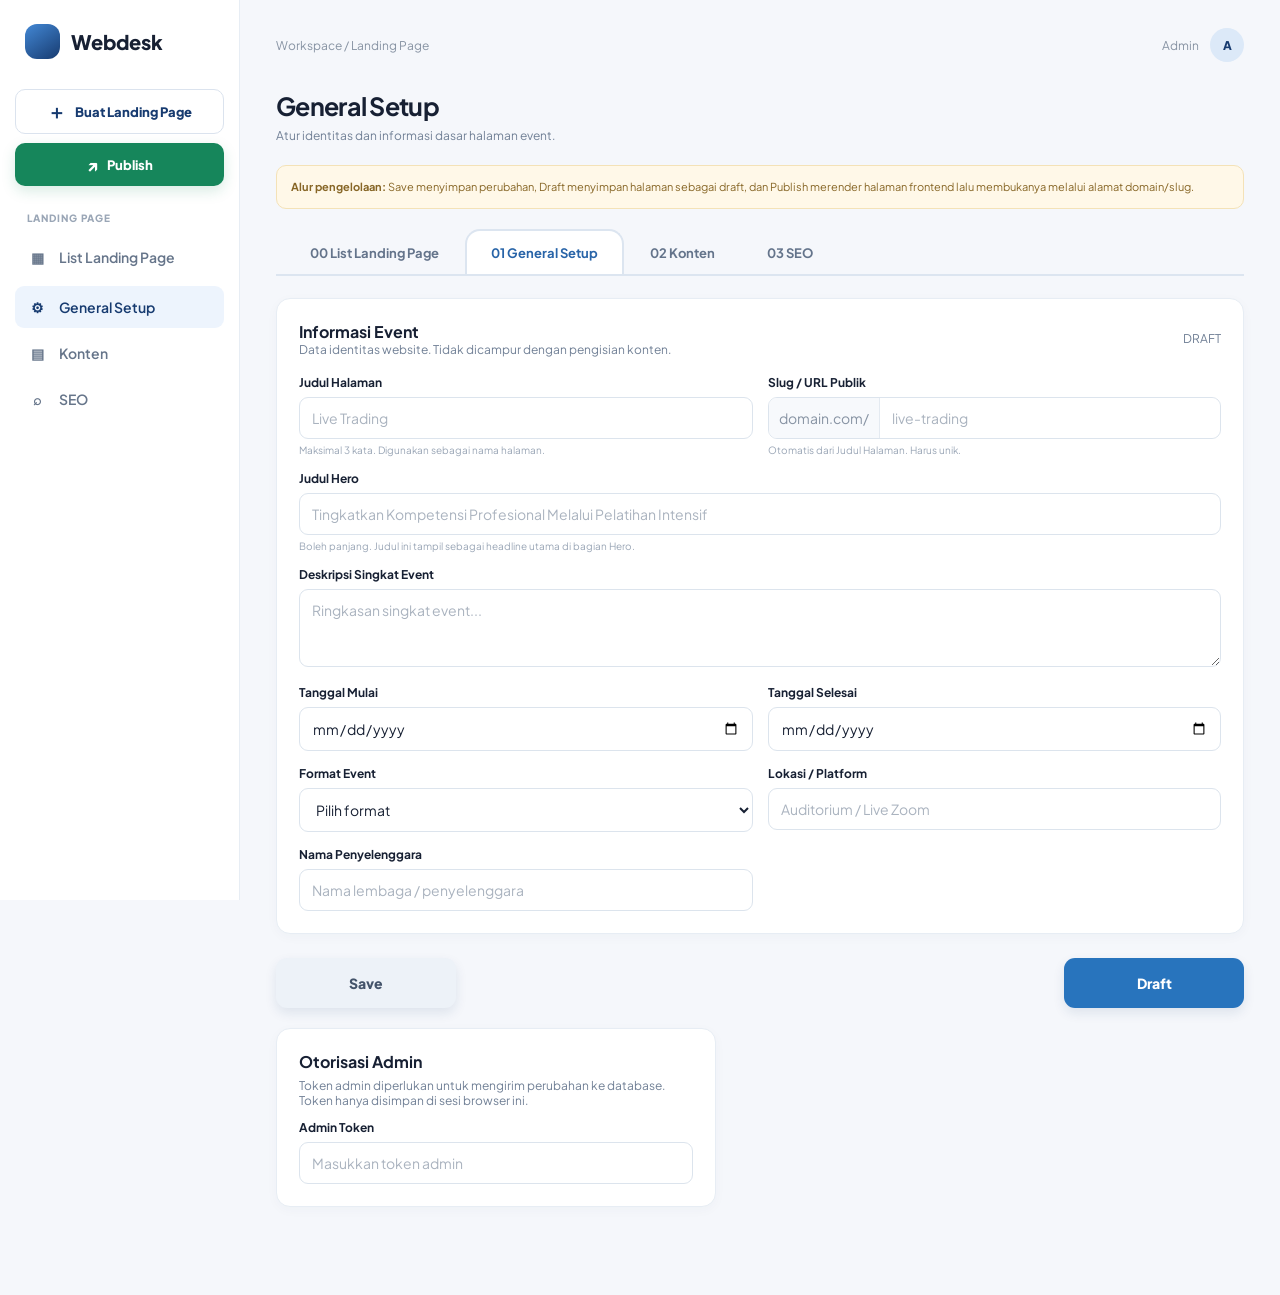
==== backend/index.html @ 6e289018 "Fix section name fields to use muted placeholders" ====
<!doctype html>
<html lang="id"><head><meta charset="utf-8"><meta name="viewport" content="width=device-width,initial-scale=1"><title>Webdesk · Landing Page</title>
<link rel="preconnect" href="https://fonts.googleapis.com"><link href="https://fonts.googleapis.com/css2?family=Plus+Jakarta+Sans:wght@400;500;600;700;800&display=swap" rel="stylesheet">
<style>
:root{--navy:#173b70;--blue:#2864a8;--ink:#172033;--muted:#718096;--line:#e7edf4;--bg:#f5f7fb;--green:#16865b;--red:#c24141}
*{box-sizing:border-box}body{margin:0;background:var(--bg);color:var(--ink);font:14px 'Plus Jakarta Sans',sans-serif}.sidebar{width:240px;background:#fff;border-right:1px solid var(--line);position:fixed;inset:0 auto 0 0;padding:24px 15px;z-index:5}.brand{display:flex;gap:11px;align-items:center;padding:0 10px 30px;font-size:20px;font-weight:800}.mark{width:35px;height:35px;border-radius:12px;background:linear-gradient(145deg,#4388d5,#173b70)}.navcap{font-size:10px;letter-spacing:1px;color:#9aa6b6;font-weight:800;padding:8px 12px}.sidebar-new{display:flex;align-items:center;justify-content:center;gap:9px;width:100%;margin:0 0 9px;padding:12px;border:1px solid #dbe3ee;border-radius:10px;background:#fff;color:#173b70;font:800 13px "Plus Jakarta Sans";cursor:pointer}.sidebar-new:hover{background:#f4f7fb}.new-icon{font-size:19px;line-height:1}.sidebar-publish{display:flex;align-items:center;justify-content:center;gap:9px;width:100%;margin:0 0 18px;padding:13px 12px;border:0;border-radius:10px;background:var(--green);color:#fff;font:800 13px "Plus Jakarta Sans";cursor:pointer;box-shadow:0 5px 14px #16865b2b}.sidebar-publish:hover{filter:brightness(.95)}.publish-icon{font-size:17px;line-height:1}.nav a{display:flex;gap:12px;align-items:center;text-decoration:none;color:#66758a;padding:12px;border-radius:9px;margin:4px 0;font-weight:600}.nav a.active{background:#edf4fd;color:var(--navy)}.nav i{font-style:normal;width:20px;text-align:center}.main{margin-left:240px;padding:28px 36px 70px;max-width:1500px}.top{display:flex;justify-content:space-between;align-items:center;margin-bottom:28px;color:#8793a3;font-size:12px}.avatar{display:inline-grid;place-items:center;width:34px;height:34px;border-radius:50%;background:#dce9f8;color:var(--navy);font-weight:800;margin-left:9px}.heading{margin-bottom:22px}.heading h1{font-size:25px;margin:0 0 6px;letter-spacing:-.7px}.heading p,.muted{color:var(--muted);font-size:12px;margin:0}.panel{background:#fff;border:1px solid var(--line);border-radius:14px;padding:22px;margin-bottom:18px;box-shadow:0 3px 12px #1a355508}.panelhead{display:flex;justify-content:space-between;align-items:center;margin-bottom:18px}.panel h2{font-size:16px;margin:0}.field label{display:block;font-size:12px;font-weight:700;margin-bottom:7px}.field input::placeholder,.field textarea::placeholder{color:#aab3bf;opacity:1}.field input,.field textarea,.field select{width:100%;padding:11px 12px;border:1px solid #dce4ed;border-radius:9px;font:inherit;color:var(--ink);background:#fff;min-width:0}.field textarea{resize:vertical}.field small{display:block;font-size:10px;color:#9aa6b6;margin-top:5px}.grid{display:grid;grid-template-columns:1fr 1fr;gap:15px}.grid3{display:grid;grid-template-columns:repeat(3,1fr);gap:13px}.field.full{grid-column:1/-1}.slug{display:flex;border:1px solid #dce4ed;border-radius:9px;overflow:hidden}.slug span{padding:11px 10px;background:#f7f9fc;color:#8793a3;white-space:nowrap;border-right:1px solid #e4eaf1}.slug input{border:0}.navtabs{display:flex;align-items:flex-end;gap:0;margin:0 0 22px;overflow-x:auto;border-bottom:2px solid #dce5f0;padding:0 8px;scrollbar-width:none}.navtabs a{position:relative;top:2px;padding:14px 24px 13px;text-decoration:none;color:#64748b;border:2px solid transparent;border-bottom:2px solid #dce5f0;border-radius:15px 15px 0 0;font-weight:700;font-size:13px;white-space:nowrap;background:transparent}.navtabs a.active{color:var(--blue);background:#fff;border-color:#dce5f0;border-bottom-color:#fff}.navtabs a:hover:not(.active){color:var(--blue);background:#edf5ff}.view{display:none}.view.active{display:block}.section{border:1px solid var(--line);border-radius:12px;margin-bottom:12px;overflow:hidden;background:#fff}.sectiontop{display:flex;align-items:center;gap:12px;padding:16px 17px;background:#f8fbff;cursor:pointer;transition:background .18s}.sectiontop:hover,.section.open .sectiontop{background:#edf5ff}.sectiontop strong{flex:1;font-size:14px;color:var(--blue);font-weight:800}.sectiontop:after{content:'＋';font-size:18px;font-weight:700;color:var(--blue);margin-left:5px}.section.open .sectiontop:after{content:'−'}.sectionbody{display:none}.section.open .sectionbody{display:block}.sectiontop label{display:flex;gap:7px;align-items:center;font-size:11px;color:#66758a;white-space:nowrap}.sectiontop input{width:17px;height:17px;accent-color:var(--green)}.sectionbody{padding:17px;border-top:1px solid var(--line)}.sectionbody .grid{margin-bottom:12px}.repeat{border:1px solid #e8edf3;border-radius:10px;padding:13px;margin:12px 0}.repeathead{display:flex;justify-content:space-between;align-items:center;margin-bottom:12px;font-size:12px;font-weight:700}.btn{border:0;border-radius:9px;padding:10px 14px;font:700 12px 'Plus Jakarta Sans';cursor:pointer}.primary{background:var(--navy);color:#fff}.secondary{background:#edf2f8;color:#43536a}.danger{background:#fff0f0;color:var(--red)}.add{background:#eef6ff;color:#245a94;border:1px dashed #a8c3e2;width:100%;margin:8px 0}.actions{display:flex;justify-content:space-between;gap:12px;align-items:center;margin-top:24px}.actionsright{display:flex;gap:10px}.actions .btn{min-width:180px;padding:16px 24px;font-size:14px;font-weight:800;border-radius:11px;box-shadow:0 5px 12px #173b701a}.actions #saveDraft{background:#2874bd;color:#fff}.actions #publish{background:#16865b;color:#fff}.actions .btn:hover{filter:brightness(.94);transform:translateY(-1px)}.actions .btn:disabled{opacity:.65;cursor:wait;transform:none}.notice{padding:12px 14px;background:#fff8e8;border:1px solid #f4e2b7;border-radius:10px;color:#876626;font-size:11px;line-height:1.6;margin-bottom:18px}.upload{border:1px dashed #b8c7d8;border-radius:10px;padding:13px;background:#fafcff}.upload input{border:0;padding:5px 0}.preview{max-width:180px;max-height:120px;object-fit:cover;border-radius:8px;margin-top:8px;display:none}.tokenbox{max-width:440px}.hidden{display:none!important}
@media(max-width:760px){.sidebar{width:68px;padding:18px 7px}.brand{padding:0 9px 26px}.brand span,.navcap,.navtext,.publish-label{display:none}.sidebar-new{width:48px;height:46px;margin:0 auto 8px;padding:0}.new-label{display:none}.new-icon{font-size:22px}.sidebar-publish{width:48px;height:46px;margin:0 auto 18px;padding:0}.publish-icon{font-size:21px}.nav a{justify-content:center;padding:13px 6px}.main{margin-left:68px;padding:18px 13px 45px}.heading h1{font-size:21px}.panel{padding:15px}.grid,.grid3{grid-template-columns:1fr}.field.full{grid-column:auto}.actions{align-items:stretch;flex-direction:column-reverse}.actionsright{display:grid;grid-template-columns:1fr 1fr}.actions button{width:100%}.slug span{font-size:10px;padding:11px 7px}.sectiontop{padding:14px 12px}.sectiontop strong{font-size:12px}.sectionbody{padding:12px}.actions .btn{min-width:0;padding:15px 12px;font-size:13px}}
.lp-list{display:grid;gap:10px}.lp-row{display:flex;justify-content:space-between;align-items:center;gap:16px;padding:15px;border:1px solid var(--line);border-radius:11px}.lp-info{display:grid;gap:5px;min-width:0}.lp-info strong{font-size:13px}.lp-info span,.lp-info small{color:var(--muted);font-size:11px;overflow-wrap:anywhere}.lp-visit{white-space:nowrap;text-decoration:none}.nav a[data-view=list]{margin-bottom:8px}
</style></head><body>
<aside class="sidebar"><div class="brand"><i class="mark"></i><span>Webdesk</span></div><button class="sidebar-new" id="newEvent" type="button" title="Buat Landing Page"><span class="new-icon">＋</span><span class="new-label">Buat Landing Page</span></button><button class="sidebar-publish" id="publish" type="button" title="Publish halaman"><span class="publish-icon">↗</span><span class="publish-label">Publish</span></button><div class="navcap">LANDING PAGE</div><nav class="nav">
<a href="#list" data-view="list"><i>▦</i><span class="navtext">List Landing Page</span></a>
<a href="#general" class="active" data-view="general"><i>⚙</i><span class="navtext">General Setup</span></a>
<a href="#content" data-view="content"><i>▤</i><span class="navtext">Konten</span></a>
<a href="#seo" data-view="seo"><i>⌕</i><span class="navtext">SEO</span></a>
</nav></aside>
<main class="main"><div class="top"><span>Workspace / Landing Page</span><span>Admin <b class="avatar">A</b></span></div>
<header class="heading"><h1 id="pageTitle">General Setup</h1><p id="pageDesc">Atur identitas dan informasi dasar halaman event.</p></header>
<div class="notice"><b>Alur pengelolaan:</b> Save menyimpan perubahan, Draft menyimpan halaman sebagai draft, dan Publish merender halaman frontend lalu membukanya melalui alamat domain/slug.</div>
<div class="navtabs"><a href="#list" data-view="list">00 List Landing Page</a><a href="#general" class="active" data-view="general">01 General Setup</a><a href="#content" data-view="content">02 Konten</a><a href="#seo" data-view="seo">03 SEO</a></div>
<section class="view" id="list"><div class="panel"><div class="panelhead"><div><h2>Daftar Landing Page</h2><p class="muted">Semua landing page tersimpan ditampilkan di sini. Visit membuka halaman publik di tab baru.</p></div><button class="btn secondary" id="refreshList" type="button">Refresh</button></div><div id="landingPageList"><p class="muted">Memuat daftar landing page...</p></div></div></section>
<section class="view active" id="general">
<div class="panel"><div class="panelhead"><div><h2>Informasi Event</h2><p class="muted">Data identitas website. Tidak dicampur dengan pengisian konten.</p></div><span class="muted" id="statusBadge">DRAFT</span></div>
<div class="grid"><div class="field"><label>Judul Halaman</label><input id="title" maxlength="100" placeholder="Live Trading"><small>Maksimal 3 kata. Digunakan sebagai nama halaman.</small></div><div class="field"><label>Slug / URL Publik</label><div class="slug"><span>domain.com/</span><input id="slug" placeholder="live-trading"></div><small>Otomatis dari Judul Halaman. Harus unik.</small></div><div class="field full"><label>Judul Hero</label><input id="heroTitle" maxlength="220" placeholder="Tingkatkan Kompetensi Profesional Melalui Pelatihan Intensif"><small>Boleh panjang. Judul ini tampil sebagai headline utama di bagian Hero.</small></div>
<div class="field full"><label>Deskripsi Singkat Event</label><textarea id="description" rows="3" placeholder="Ringkasan singkat event..."></textarea></div>
<div class="field"><label>Tanggal Mulai</label><input id="startDate" type="date"></div><div class="field"><label>Tanggal Selesai</label><input id="endDate" type="date"></div>
<div class="field"><label>Format Event</label><select id="eventFormat"><option value="">Pilih format</option><option>Offline</option><option>Online</option><option>Hybrid</option></select></div><div class="field"><label>Lokasi / Platform</label><input id="location" placeholder="Auditorium / Live Zoom"></div>
<div class="field"><label>Nama Penyelenggara</label><input id="organizer" placeholder="Nama lembaga / penyelenggara"></div></div></div>
</section>
<section class="view" id="content">
<div class="panel"><div class="panelhead"><div><h2>Konten Halaman Event</h2><p class="muted">Setiap bagian memiliki field sesuai kebutuhan mapping halaman event. Centang untuk menampilkan di halaman publik.</p></div></div>
<div id="contentSections">
<div class="section" data-key="navbar" data-type="navbar"><div class="sectiontop"><strong>Navbar</strong><label><input type="checkbox" checked class="visible"> Tampilkan</label></div><div class="sectionbody"><div class="grid"><div class="field"><label>Nama / Logo Teks</label><input data-field="brand" placeholder="Nama brand"></div><div class="field"><label>Teks Tombol Navbar</label><input data-field="button_label" placeholder="Daftar Sekarang"></div></div></div></div>
<div class="section" data-key="hero" data-type="hero"><div class="sectiontop"><strong>Hero Content</strong><label><input type="checkbox" checked class="visible"> Tampilkan</label></div><div class="sectionbody"><div class="grid"><div class="field"><label>Eyebrow / Label</label><input data-field="eyebrow" placeholder="PELATIHAN PROFESIONAL"></div><div class="field full"><label>Deskripsi Hero</label><textarea data-field="description" rows="3" placeholder="Penjelasan singkat tentang event..."></textarea></div><div class="field"><label>Teks Tombol Utama</label><input data-field="primary_cta" placeholder="Daftar Sekarang"></div><div class="field"><label>Teks Tombol Kedua (opsional)</label><input data-field="secondary_cta" placeholder="Lihat Jadwal"></div></div></div></div>
<div class="section" data-key="hero_image" data-type="hero_image"><div class="sectiontop"><strong>Hero Image</strong><label><input type="checkbox" checked class="visible"> Tampilkan</label></div><div class="sectionbody"><div class="field"><label>Upload Gambar Hero</label><div class="upload"><input type="file" accept="image/*" data-image="hero_image"><small>Format gambar. File akan diperkecil sebelum disimpan.</small><img class="preview" alt="Preview hero"></div></div><div class="field" style="margin-top:12px"><label>Alt Text</label><input data-field="alt" placeholder="Deskripsi gambar"></div></div></div>
<div class="section" data-key="materi_acara" data-type="materi_acara"><div class="sectiontop"><strong>Benefit</strong><label><input type="checkbox" checked class="visible"> Tampilkan</label></div><div class="sectionbody"><div class="grid"><div class="field full"><label>Nama Section</label><input data-field="section_name" placeholder="Benefit"></div><div class="field"><label>Judul</label><input data-field="heading" placeholder="Keunggulan Program"></div><div class="field"><label>Sub Judul</label><input data-field="subheading" placeholder="Hal yang akan didapatkan peserta"></div></div><div id="materials"></div><button class="btn add" type="button" data-add="materials">+ Tambah Benefit</button></div></div>
<div class="section" data-key="schedule" data-type="schedule"><div class="sectiontop"><strong>Jadwal Acara</strong><label><input type="checkbox" checked class="visible"> Tampilkan</label></div><div class="sectionbody"><div class="grid"><div class="field full"><label>Nama Section</label><input data-field="section_name" placeholder="Jadwal Acara"></div><div class="field"><label>Judul</label><input data-field="heading" placeholder="Rundown Acara"></div><div class="field"><label>Sub Judul</label><input data-field="subheading" placeholder="Rangkaian kegiatan event"></div><div class="field full"><label>Hari &amp; Tanggal</label><input data-field="date_label" placeholder="Hari 1 &amp; Hari 2 : dd-dd mm yyyy"></div></div><div id="agenda"></div><button class="btn add" type="button" data-add="agenda">+ Tambah Agenda</button></div></div>
<div class="section" data-key="speakers" data-type="speakers"><div class="sectiontop"><strong>Pembicara / Narasumber</strong><label><input type="checkbox" checked class="visible"> Tampilkan</label></div><div class="sectionbody"><div class="grid"><div class="field full"><label>Nama Section</label><input data-field="section_name" placeholder="Pembicara / Narasumber"></div><div class="field"><label>Judul</label><input data-field="heading" placeholder="Belajar Langsung dari Para Ahli"></div><div class="field"><label>Sub Judul</label><input data-field="subheading" placeholder="Profil singkat para pembicara"></div></div><div id="speakers"></div><button class="btn add" type="button" data-add="speakers">+ Tambah Pembicara</button></div></div>
<div class="section" data-key="pricing" data-type="pricing"><div class="sectiontop"><strong>Pricing / Paket</strong><label><input type="checkbox" checked class="visible"> Tampilkan</label></div><div class="sectionbody"><div class="grid"><div class="field full"><label>Nama Section</label><input data-field="section_name" placeholder="Pricing / Paket"></div><div class="field"><label>Judul</label><input data-field="heading" placeholder="Pilihan Paket Kepesertaan"></div><div class="field"><label>Sub Judul</label><input data-field="subheading" placeholder="Pilih paket yang sesuai kebutuhan"></div></div><div id="pricing"></div><button class="btn add" type="button" data-add="pricing">+ Tambah Paket Harga</button></div></div>
<div class="section" data-key="registration" data-type="registration"><div class="sectiontop"><strong>CTA & Pendaftaran</strong><label><input type="checkbox" checked class="visible"> Tampilkan</label></div><div class="sectionbody"><div class="grid"><div class="field"><label>Judul CTA</label><input data-field="heading" placeholder="Daftar Sekarang"></div><div class="field"><label>Deskripsi CTA</label><input data-field="description" placeholder="Amankan tempat Anda..."></div><div class="field"><label>Label Tombol</label><input data-field="button_label" placeholder="Daftar Sekarang"></div><div class="field"><label>Nomor WhatsApp Admin</label><input data-field="whatsapp" placeholder="6281234567890"></div></div><p class="muted">Field formulir pendaftaran mengikuti mapping: Nama Lengkap, WhatsApp, Email, Pendidikan, dan Pilihan Paket.</p></div></div>
<div class="section" data-key="footer" data-type="footer"><div class="sectiontop"><strong>Footer & Kontak</strong><label><input type="checkbox" checked class="visible"> Tampilkan</label></div><div class="sectionbody"><div class="grid"><div class="field"><label>Nama Organisasi</label><input data-field="organization" placeholder="Nama organisasi"></div><div class="field"><label>Alamat</label><input data-field="address" placeholder="Alamat kantor"></div><div class="field"><label>WhatsApp</label><input data-field="whatsapp" placeholder="628..."></div><div class="field"><label>Email</label><input data-field="email" type="email" placeholder="info@domain.com"></div></div></div></div>
<div class="section" data-key="sticky_cta" data-type="sticky_cta"><div class="sectiontop"><strong>Sticky CTA (Bar Bawah)</strong><label><input type="checkbox" checked class="visible"> Tampilkan</label></div><div class="sectionbody"><div class="grid"><div class="field"><label>Teks CTA</label><input data-field="text" placeholder="Pendaftaran masih dibuka"></div><div class="field"><label>Teks Tombol</label><input data-field="button_label" placeholder="Daftar Sekarang"></div></div></div></div>
</div></div>
</section>
<section class="view" id="seo"><div class="panel"><div class="panelhead"><div><h2>SEO & Social Sharing</h2><p class="muted">Metadata untuk mesin pencari dan tampilan tautan saat dibagikan.</p></div></div><div class="grid"><div class="field full"><label>Meta Title</label><input id="metaTitle" placeholder="Judul halaman SEO"></div><div class="field full"><label>Meta Description</label><textarea id="metaDescription" rows="3" placeholder="Deskripsi halaman untuk mesin pencari"></textarea></div><div class="field full"><label>OG Image</label><div class="upload"><input type="file" accept="image/*" id="ogUpload"><small>Gambar pratinjau saat link dibagikan. File diperkecil sebelum disimpan.</small><img id="ogPreview" class="preview" alt="Preview OG"></div></div><div class="field"><label>Canonical URL (opsional)</label><input id="canonical" placeholder="https://domain.com/slug"></div><div class="field"><label>Warna Utama</label><input id="primaryColor" type="color" value="#173b70"></div></div></div></section>
<div class="actions"><button class="btn secondary" id="save">Save</button><div class="actionsright"><button class="btn secondary" id="saveDraft">Draft</button></div></div>
<div class="panel tokenbox" style="margin-top:20px"><h2>Otorisasi Admin</h2><p class="muted" style="margin:6px 0 12px">Token admin diperlukan untuk mengirim perubahan ke database. Token hanya disimpan di sesi browser ini.</p><div class="field"><label>Admin Token</label><input id="adminToken" type="password" autocomplete="off" placeholder="Masukkan token admin"></div></div>
</main>
<script>
const titles={list:['List Landing Page','Kelola dan kunjungi landing page yang sudah dibuat.'],general:['General Setup','Atur identitas dan informasi dasar landing page.'],content:['Konten','Isi setiap section menggunakan field yang sesuai dengan mapping landing page.'],seo:['SEO','Atur metadata pencarian dan social sharing.']};
function switchView(name){document.querySelectorAll('.view').forEach(v=>v.classList.toggle('active',v.id===name));document.querySelectorAll('[data-view]').forEach(a=>a.classList.toggle('active',a.dataset.view===name));document.getElementById('pageTitle').textContent=titles[name][0];document.getElementById('pageDesc').textContent=titles[name][1];}
document.querySelectorAll('[data-view]').forEach(a=>a.addEventListener('click',e=>{e.preventDefault();switchView(a.dataset.view);history.replaceState(null,'','#'+a.dataset.view)}));

/* Exclusive accordion: hanya satu section konten terbuka dalam satu waktu. */
const accordionSections=[...document.querySelectorAll('#contentSections .section')];
accordionSections.forEach((section,index)=>{
  const head=section.querySelector('.sectiontop');
  head.setAttribute('role','button');
  head.setAttribute('tabindex','0');
  head.setAttribute('aria-expanded','false');
  const toggle=()=>{
    const wasOpen=section.classList.contains('open');
    accordionSections.forEach(item=>{
      item.classList.remove('open');
      item.querySelector('.sectiontop').setAttribute('aria-expanded','false');
    });
    if(!wasOpen){
      section.classList.add('open');
      head.setAttribute('aria-expanded','true');
    }
  };
  head.addEventListener('click',e=>{
    if(e.target.closest('label,input')) return;
    toggle();
  });
  head.addEventListener('keydown',e=>{
    if(e.key==='Enter'||e.key===' '){e.preventDefault();toggle();}
  });
  section.querySelector('.sectiontop label').addEventListener('click',e=>e.stopPropagation());
  section.querySelector('.sectiontop input').addEventListener('click',e=>e.stopPropagation());
});

const title=document.getElementById('title'),slug=document.getElementById('slug');title.addEventListener('input',()=>{let w=title.value.trim().split(/\s+/).filter(Boolean);if(w.length>3){title.value=w.slice(0,3).join(' ')}slug.value=title.value.toLowerCase().normalize('NFD').replace(/[\u0300-\u036f]/g,'').replace(/[^a-z0-9]+/g,'-').replace(/^-|-$/g,'')});
function repeatCard(type,idx){const configs={materials:[['Judul Benefit','title'],['Deskripsi','description']],agenda:[['Hari / Sesi','day'],['Waktu','time'],['Topik Agenda','title'],['Deskripsi','description']],speakers:[['Nama Pembicara','name'],['Jabatan / Gelar','role'],['Biografi Singkat','bio']],pricing:[['Nama Paket','name'],['Harga Normal','original_price'],['Harga Promo','price'],['Satuan / Kuota','unit'],['Label Promo','badge'],['Daftar Fasilitas (pisahkan per baris)','features']]};const c=document.createElement('div');c.className='repeat';c.dataset.repeat=type;let h='<div class="repeathead"><span>'+({materials:'Benefit',agenda:'Agenda',speakers:'Pembicara',pricing:'Paket Harga'}[type])+' '+idx+'</span><button type="button" class="btn danger remove">Hapus</button></div><div class="grid">';configs[type].forEach(([label,key])=>{h+='<div class="field '+(key==='description'||key==='bio'||key==='features'?'full':'')+'"><label>'+label+'</label>'+(key==='description'||key==='bio'||key==='features'?'<textarea rows="2" data-item="'+key+'"></textarea>':'<input data-item="'+key+'" '+(key==='original_price'||key==='price'?'inputmode="decimal"':'')+' >')+'</div>'});if(type==='speakers')h+='<div class="field full"><label>Foto Pembicara</label><div class="upload"><input type="file" accept="image/*" data-item-image><small>Foto akan ditampilkan dengan rasio 3:4.</small><img class="preview" alt="Preview pembicara"></div></div>';h+='</div>';c.innerHTML=h;c.querySelector('.remove').onclick=()=>c.remove();c.querySelector('[data-item-image]')?.addEventListener('change',e=>previewFile(e.target,c.querySelector('img')));return c}
const counters={materials:0,agenda:0,speakers:0,pricing:0};document.querySelectorAll('[data-add]').forEach(b=>b.onclick=()=>{const k=b.dataset.add;counters[k]++;document.getElementById(k).appendChild(repeatCard(k,counters[k]))});
['materials','agenda','speakers','pricing'].forEach(k=>document.getElementById(k).appendChild(repeatCard(k,++counters[k])));
async function compressFile(file){return new Promise((resolve,reject)=>{if(!file)return resolve(null);if(!file.type||!file.type.startsWith('image/'))return reject(new Error('File harus berupa gambar.'));const reader=new FileReader();reader.onload=()=>{const img=new Image();img.onload=()=>{try{const max=1200,scale=Math.min(1,max/Math.max(img.width,img.height)),canvas=document.createElement('canvas');canvas.width=Math.max(1,Math.round(img.width*scale));canvas.height=Math.max(1,Math.round(img.height*scale));const ctx=canvas.getContext('2d');if(!ctx)throw new Error('Browser tidak dapat memproses gambar.');ctx.drawImage(img,0,0,canvas.width,canvas.height);const data=canvas.toDataURL('image/jpeg',.66);if(!data||data==='data:,')throw new Error('Gambar gagal dikompres. Coba pilih gambar lain.');resolve(data)}catch(err){reject(err instanceof Error?err:new Error('Gagal memproses gambar.'))}};img.onerror=()=>reject(new Error('Gambar tidak dapat dibaca. Coba simpan ulang gambar sebagai JPG atau PNG.'));img.src=reader.result};reader.onerror=()=>reject(new Error('File gambar gagal dibaca oleh browser.'));reader.onabort=()=>reject(new Error('Pembacaan gambar dibatalkan.'));reader.readAsDataURL(file)})}
async function previewFile(input,img){const f=input.files?.[0];if(!f)return;try{img.src=await compressFile(f);img.style.display='block'}catch(err){input.value='';alert(err?.message||'Gambar gagal diproses. Silakan pilih file lain.')}}
document.querySelectorAll('[data-image]').forEach(i=>i.addEventListener('change',()=>previewFile(i,i.parentElement.querySelector('img'))));document.getElementById('ogUpload').addEventListener('change',()=>previewFile(document.getElementById('ogUpload'),document.getElementById('ogPreview')));
async function getImage(input){const f=input?.files?.[0];return f?await compressFile(f):null}
function sectionData(el){const content={};el.querySelectorAll('[data-field]').forEach(i=>content[i.dataset.field]=i.value);el.querySelectorAll('[data-item]').forEach(()=>{});const key=el.dataset.key;if(['materi_acara','schedule','speakers','pricing'].includes(key)){const id={materi_acara:'materials',schedule:'agenda',speakers:'speakers',pricing:'pricing'}[key];content.items=[...document.querySelectorAll('#'+id+' [data-repeat]')].map(card=>{const o={};card.querySelectorAll('[data-item]').forEach(i=>o[i.dataset.item]=i.value);return o})}return content}
async function collect(status){const secs=[];for(const el of document.querySelectorAll('#contentSections .section')){const content=sectionData(el);if(el.dataset.key==='hero')content.title=document.getElementById('heroTitle').value.trim();if(el.dataset.key==='hero_image'){const input=el.querySelector('[data-image]');content.image=await getImage(input)||el.dataset.savedImage||null;content.alt=el.querySelector('[data-field="alt"]').value}if(el.dataset.key==='speakers'){const cards=[...document.querySelectorAll('#speakers [data-repeat]')];for(let i=0;i<cards.length;i++){const input=cards[i].querySelector('[data-item-image]');content.items[i].image=await getImage(input)||cards[i].dataset.savedImage||null}}secs.push({key:el.dataset.key,type:el.dataset.type,section_name:el.querySelector('[data-field="section_name"]')?.value||null,title:content.heading||null,subheading:content.subheading||null,date_label:content.date_label||null,visible:el.querySelector('.visible').checked,content})}
const settings={start_date:document.getElementById('startDate').value,end_date:document.getElementById('endDate').value,format:document.getElementById('eventFormat').value,location:document.getElementById('location').value,organizer:document.getElementById('organizer').value};
return {title:title.value.trim(),slug:slug.value.trim(),description:document.getElementById('description').value,status,settings,seo:{title:document.getElementById('metaTitle').value,description:document.getElementById('metaDescription').value,canonical:document.getElementById('canonical').value,og_image:await getImage(document.getElementById('ogUpload'))},theme:{primary_color:document.getElementById('primaryColor').value},sections:secs}}
async function save(action){const token=document.getElementById('adminToken').value.trim();if(!token){alert('Masukkan Admin Token terlebih dahulu.');document.getElementById('adminToken').focus();return}if(!title.value.trim()||!slug.value.trim()){alert('Judul Event dan slug wajib diisi.');switchView('general');return}if(action==='published'&&!confirm('Publish halaman ini? Setelah berhasil, halaman frontend akan dibuka.'))return;const previewWindow=action==='published'?window.open('about:blank','_blank'):null;const btn=action==='published'?document.getElementById('publish'):document.getElementById(action==='draft'?'saveDraft':'save');const original=btn.innerHTML;btn.disabled=true;btn.innerHTML=action==='published'?'Publishing...':'Saving...';try{const payload=await collect(action);const payloadText=JSON.stringify(payload);const payloadSize=new Blob([payloadText]).size;if(payloadSize>3800000)throw new Error('Ukuran data terlalu besar ('+(payloadSize/1024/1024).toFixed(1)+' MB). Gambar sudah dikompres otomatis; kurangi jumlah/ukuran gambar lalu coba lagi.');const r=await fetch('/api/admin/publish-minisite',{method:'POST',headers:{'Content-Type':'application/json','Authorization':'Bearer '+token},body:JSON.stringify(payload)});const data=await r.json();if(!r.ok)throw new Error(data.error||'Gagal menyimpan');document.getElementById('statusBadge').textContent=data.status.toUpperCase();if(action==='published'){const publicUrl='/'+data.slug;if(previewWindow&&!previewWindow.closed)previewWindow.location.href=publicUrl;else window.location.href=publicUrl}else{alert((action==='draft'?'Draft saved.':'Changes saved.')+'\nStatus: '+data.status.toUpperCase()+'\nSlug: '+data.slug)}}catch(e){if(previewWindow&&!previewWindow.closed)previewWindow.close();const reason=typeof e==='string'?e:(e?.message||e?.name||'Kesalahan tidak diketahui. Periksa file gambar dan koneksi, lalu coba lagi.');console.error('Webdesk save failed:',e);alert('Belum berhasil disimpan: '+reason)}finally{btn.disabled=false;btn.innerHTML=original}}
function startNewEvent(){const url=location.pathname+'?new='+Date.now()+'#general';const tab=window.open(url,'_blank');if(!tab)alert('Browser memblokir tab baru. Izinkan pop-up untuk webdesk.my.id, lalu klik Buat Landing Page lagi. Data di halaman ini tetap aman dan tidak diubah.')}
document.getElementById('newEvent').onclick=startNewEvent;
async function loadLandingPages(){
 const host=document.getElementById('landingPageList');host.innerHTML='<p class="muted">Memuat daftar landing page...</p>';
 const token=document.getElementById('adminToken').value.trim();
 if(!token){host.innerHTML='<p class="muted">Masukkan Admin Token pada bagian Otorisasi Admin untuk memuat daftar.</p>';return}
 try{
  const r=await fetch('/api/admin/minisites',{headers:{Authorization:'Bearer '+token}});
  const data=await r.json();if(!r.ok)throw new Error(data.error||'Gagal memuat daftar.');
  if(!data.items?.length){host.innerHTML='<p class="muted">Belum ada landing page tersimpan.</p>';return}
  host.innerHTML='<div class="lp-list">'+data.items.map(item=>'<div class="lp-row"><div class="lp-info"><strong>'+escapeHtml(item.title||'Tanpa Judul')+'</strong><span>/'+escapeHtml(item.slug)+'</span><small>'+escapeHtml(String(item.status||'draft').toUpperCase())+' · Diperbarui '+escapeHtml(item.updated_at?new Date(item.updated_at).toLocaleString('id-ID'):'—')+'</small></div>'+(item.status==='published'?'<a class="btn primary lp-visit" href="/'+encodeURIComponent(item.slug)+'" target="_blank" rel="noopener">Visit ↗</a>':'<span class="btn secondary lp-visit" aria-disabled="true">Belum Publish</span>')+'</div>').join('')+'</div>';
 }catch(e){host.innerHTML='<p class="muted">'+escapeHtml(e.message||'Gagal memuat daftar.')+'</p>'}
}
function escapeHtml(value){return String(value).replace(/[&<>"']/g,ch=>({'&':'&amp;','<':'&lt;','>':'&gt;','"':'&quot;',"'":'&#39;'}[ch]))}
document.getElementById('refreshList').onclick=loadLandingPages;
document.querySelectorAll('[data-view="list"]').forEach(a=>a.addEventListener('click',()=>loadLandingPages()));
document.getElementById('publish').onclick=()=>save('published');document.getElementById('save').onclick=()=>save('save');document.getElementById('saveDraft').onclick=()=>save('draft');
if(location.hash&&titles[location.hash.slice(1)]){switchView(location.hash.slice(1));if(location.hash==='#list')loadLandingPages();}
if(new URLSearchParams(location.search).has('new')){document.getElementById('title').value='';document.getElementById('slug').value='';}
</script></body></html>
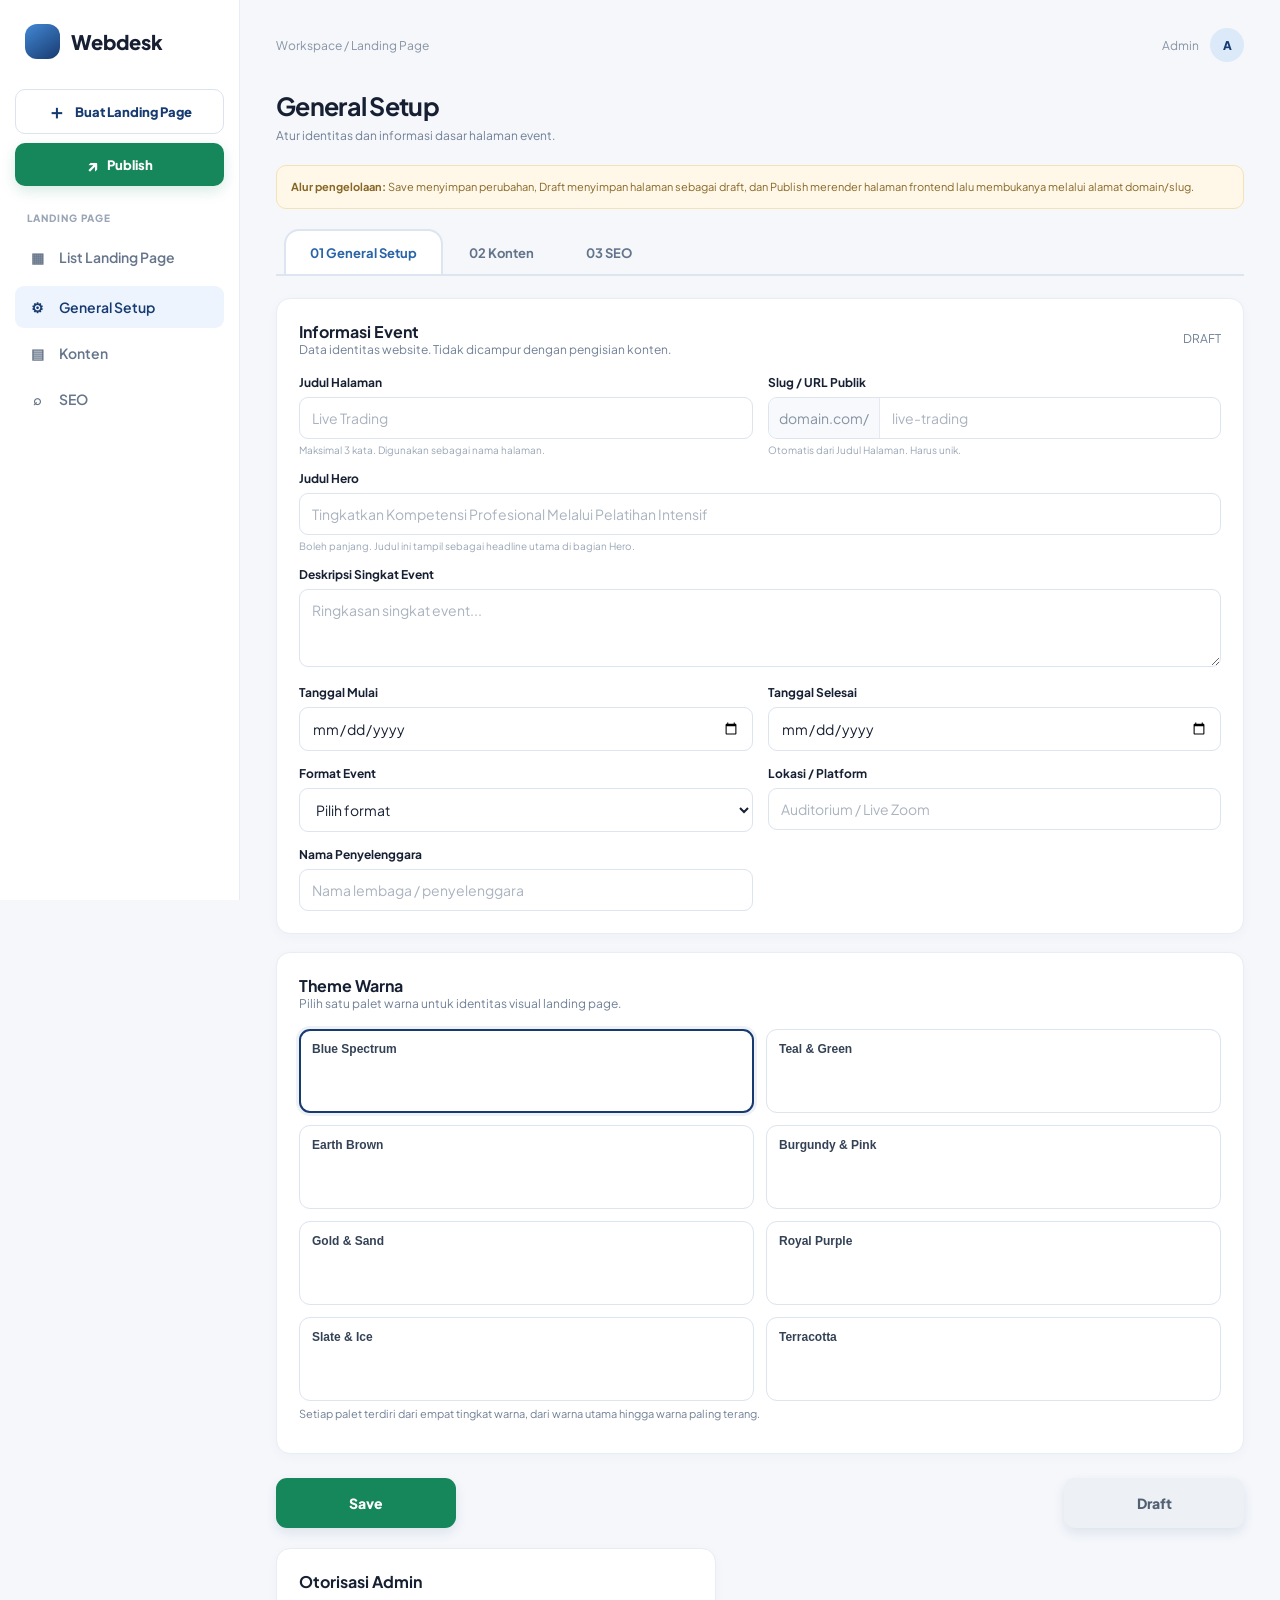
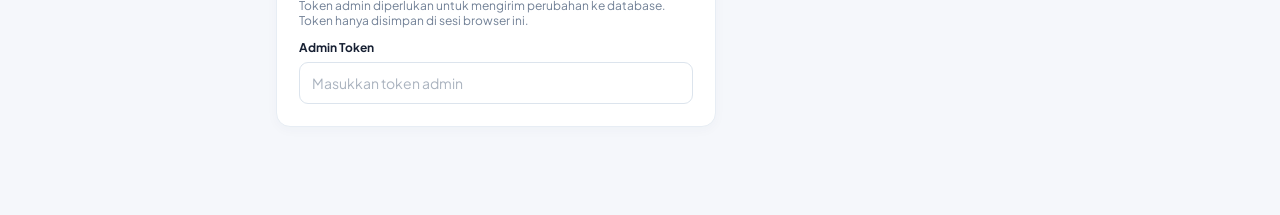
==== commit 1bbc7593: "Refine landing page controls and add color palette selector" ====
--- a/backend/index.html
+++ b/backend/index.html
@@ -3,9 +3,9 @@
 <link rel="preconnect" href="https://fonts.googleapis.com"><link href="https://fonts.googleapis.com/css2?family=Plus+Jakarta+Sans:wght@400;500;600;700;800&display=swap" rel="stylesheet">
 <style>
 :root{--navy:#173b70;--blue:#2864a8;--ink:#172033;--muted:#718096;--line:#e7edf4;--bg:#f5f7fb;--green:#16865b;--red:#c24141}
-*{box-sizing:border-box}body{margin:0;background:var(--bg);color:var(--ink);font:14px 'Plus Jakarta Sans',sans-serif}.sidebar{width:240px;background:#fff;border-right:1px solid var(--line);position:fixed;inset:0 auto 0 0;padding:24px 15px;z-index:5}.brand{display:flex;gap:11px;align-items:center;padding:0 10px 30px;font-size:20px;font-weight:800}.mark{width:35px;height:35px;border-radius:12px;background:linear-gradient(145deg,#4388d5,#173b70)}.navcap{font-size:10px;letter-spacing:1px;color:#9aa6b6;font-weight:800;padding:8px 12px}.sidebar-new{display:flex;align-items:center;justify-content:center;gap:9px;width:100%;margin:0 0 9px;padding:12px;border:1px solid #dbe3ee;border-radius:10px;background:#fff;color:#173b70;font:800 13px "Plus Jakarta Sans";cursor:pointer}.sidebar-new:hover{background:#f4f7fb}.new-icon{font-size:19px;line-height:1}.sidebar-publish{display:flex;align-items:center;justify-content:center;gap:9px;width:100%;margin:0 0 18px;padding:13px 12px;border:0;border-radius:10px;background:var(--green);color:#fff;font:800 13px "Plus Jakarta Sans";cursor:pointer;box-shadow:0 5px 14px #16865b2b}.sidebar-publish:hover{filter:brightness(.95)}.publish-icon{font-size:17px;line-height:1}.nav a{display:flex;gap:12px;align-items:center;text-decoration:none;color:#66758a;padding:12px;border-radius:9px;margin:4px 0;font-weight:600}.nav a.active{background:#edf4fd;color:var(--navy)}.nav i{font-style:normal;width:20px;text-align:center}.main{margin-left:240px;padding:28px 36px 70px;max-width:1500px}.top{display:flex;justify-content:space-between;align-items:center;margin-bottom:28px;color:#8793a3;font-size:12px}.avatar{display:inline-grid;place-items:center;width:34px;height:34px;border-radius:50%;background:#dce9f8;color:var(--navy);font-weight:800;margin-left:9px}.heading{margin-bottom:22px}.heading h1{font-size:25px;margin:0 0 6px;letter-spacing:-.7px}.heading p,.muted{color:var(--muted);font-size:12px;margin:0}.panel{background:#fff;border:1px solid var(--line);border-radius:14px;padding:22px;margin-bottom:18px;box-shadow:0 3px 12px #1a355508}.panelhead{display:flex;justify-content:space-between;align-items:center;margin-bottom:18px}.panel h2{font-size:16px;margin:0}.field label{display:block;font-size:12px;font-weight:700;margin-bottom:7px}.field input::placeholder,.field textarea::placeholder{color:#aab3bf;opacity:1}.field input,.field textarea,.field select{width:100%;padding:11px 12px;border:1px solid #dce4ed;border-radius:9px;font:inherit;color:var(--ink);background:#fff;min-width:0}.field textarea{resize:vertical}.field small{display:block;font-size:10px;color:#9aa6b6;margin-top:5px}.grid{display:grid;grid-template-columns:1fr 1fr;gap:15px}.grid3{display:grid;grid-template-columns:repeat(3,1fr);gap:13px}.field.full{grid-column:1/-1}.slug{display:flex;border:1px solid #dce4ed;border-radius:9px;overflow:hidden}.slug span{padding:11px 10px;background:#f7f9fc;color:#8793a3;white-space:nowrap;border-right:1px solid #e4eaf1}.slug input{border:0}.navtabs{display:flex;align-items:flex-end;gap:0;margin:0 0 22px;overflow-x:auto;border-bottom:2px solid #dce5f0;padding:0 8px;scrollbar-width:none}.navtabs a{position:relative;top:2px;padding:14px 24px 13px;text-decoration:none;color:#64748b;border:2px solid transparent;border-bottom:2px solid #dce5f0;border-radius:15px 15px 0 0;font-weight:700;font-size:13px;white-space:nowrap;background:transparent}.navtabs a.active{color:var(--blue);background:#fff;border-color:#dce5f0;border-bottom-color:#fff}.navtabs a:hover:not(.active){color:var(--blue);background:#edf5ff}.view{display:none}.view.active{display:block}.section{border:1px solid var(--line);border-radius:12px;margin-bottom:12px;overflow:hidden;background:#fff}.sectiontop{display:flex;align-items:center;gap:12px;padding:16px 17px;background:#f8fbff;cursor:pointer;transition:background .18s}.sectiontop:hover,.section.open .sectiontop{background:#edf5ff}.sectiontop strong{flex:1;font-size:14px;color:var(--blue);font-weight:800}.sectiontop:after{content:'＋';font-size:18px;font-weight:700;color:var(--blue);margin-left:5px}.section.open .sectiontop:after{content:'−'}.sectionbody{display:none}.section.open .sectionbody{display:block}.sectiontop label{display:flex;gap:7px;align-items:center;font-size:11px;color:#66758a;white-space:nowrap}.sectiontop input{width:17px;height:17px;accent-color:var(--green)}.sectionbody{padding:17px;border-top:1px solid var(--line)}.sectionbody .grid{margin-bottom:12px}.repeat{border:1px solid #e8edf3;border-radius:10px;padding:13px;margin:12px 0}.repeathead{display:flex;justify-content:space-between;align-items:center;margin-bottom:12px;font-size:12px;font-weight:700}.btn{border:0;border-radius:9px;padding:10px 14px;font:700 12px 'Plus Jakarta Sans';cursor:pointer}.primary{background:var(--navy);color:#fff}.secondary{background:#edf2f8;color:#43536a}.danger{background:#fff0f0;color:var(--red)}.add{background:#eef6ff;color:#245a94;border:1px dashed #a8c3e2;width:100%;margin:8px 0}.actions{display:flex;justify-content:space-between;gap:12px;align-items:center;margin-top:24px}.actionsright{display:flex;gap:10px}.actions .btn{min-width:180px;padding:16px 24px;font-size:14px;font-weight:800;border-radius:11px;box-shadow:0 5px 12px #173b701a}.actions #saveDraft{background:#2874bd;color:#fff}.actions #publish{background:#16865b;color:#fff}.actions .btn:hover{filter:brightness(.94);transform:translateY(-1px)}.actions .btn:disabled{opacity:.65;cursor:wait;transform:none}.notice{padding:12px 14px;background:#fff8e8;border:1px solid #f4e2b7;border-radius:10px;color:#876626;font-size:11px;line-height:1.6;margin-bottom:18px}.upload{border:1px dashed #b8c7d8;border-radius:10px;padding:13px;background:#fafcff}.upload input{border:0;padding:5px 0}.preview{max-width:180px;max-height:120px;object-fit:cover;border-radius:8px;margin-top:8px;display:none}.tokenbox{max-width:440px}.hidden{display:none!important}
+*{box-sizing:border-box}body{margin:0;background:var(--bg);color:var(--ink);font:14px 'Plus Jakarta Sans',sans-serif}.sidebar{width:240px;background:#fff;border-right:1px solid var(--line);position:fixed;inset:0 auto 0 0;padding:24px 15px;z-index:5}.brand{display:flex;gap:11px;align-items:center;padding:0 10px 30px;font-size:20px;font-weight:800}.mark{width:35px;height:35px;border-radius:12px;background:linear-gradient(145deg,#4388d5,#173b70)}.navcap{font-size:10px;letter-spacing:1px;color:#9aa6b6;font-weight:800;padding:8px 12px}.sidebar-new{display:flex;align-items:center;justify-content:center;gap:9px;width:100%;margin:0 0 9px;padding:12px;border:1px solid #dbe3ee;border-radius:10px;background:#fff;color:#173b70;font:800 13px "Plus Jakarta Sans";cursor:pointer}.sidebar-new:hover{background:#f4f7fb}.new-icon{font-size:19px;line-height:1}.sidebar-publish{display:flex;align-items:center;justify-content:center;gap:9px;width:100%;margin:0 0 18px;padding:13px 12px;border:0;border-radius:10px;background:var(--green);color:#fff;font:800 13px "Plus Jakarta Sans";cursor:pointer;box-shadow:0 5px 14px #16865b2b}.sidebar-publish:hover{filter:brightness(.95)}.publish-icon{font-size:17px;line-height:1}.nav a{display:flex;gap:12px;align-items:center;text-decoration:none;color:#66758a;padding:12px;border-radius:9px;margin:4px 0;font-weight:600}.nav a.active{background:#edf4fd;color:var(--navy)}.nav i{font-style:normal;width:20px;text-align:center}.main{margin-left:240px;padding:28px 36px 70px;max-width:1500px}.top{display:flex;justify-content:space-between;align-items:center;margin-bottom:28px;color:#8793a3;font-size:12px}.avatar{display:inline-grid;place-items:center;width:34px;height:34px;border-radius:50%;background:#dce9f8;color:var(--navy);font-weight:800;margin-left:9px}.heading{margin-bottom:22px}.heading h1{font-size:25px;margin:0 0 6px;letter-spacing:-.7px}.heading p,.muted{color:var(--muted);font-size:12px;margin:0}.panel{background:#fff;border:1px solid var(--line);border-radius:14px;padding:22px;margin-bottom:18px;box-shadow:0 3px 12px #1a355508}.panelhead{display:flex;justify-content:space-between;align-items:center;margin-bottom:18px}.panel h2{font-size:16px;margin:0}.field label{display:block;font-size:12px;font-weight:700;margin-bottom:7px}.field input::placeholder,.field textarea::placeholder{color:#aab3bf;opacity:1}.field input,.field textarea,.field select{width:100%;padding:11px 12px;border:1px solid #dce4ed;border-radius:9px;font:inherit;color:var(--ink);background:#fff;min-width:0}.field textarea{resize:vertical}.field small{display:block;font-size:10px;color:#9aa6b6;margin-top:5px}.grid{display:grid;grid-template-columns:1fr 1fr;gap:15px}.grid3{display:grid;grid-template-columns:repeat(3,1fr);gap:13px}.field.full{grid-column:1/-1}.slug{display:flex;border:1px solid #dce4ed;border-radius:9px;overflow:hidden}.slug span{padding:11px 10px;background:#f7f9fc;color:#8793a3;white-space:nowrap;border-right:1px solid #e4eaf1}.slug input{border:0}.navtabs{display:flex;align-items:flex-end;gap:0;margin:0 0 22px;overflow-x:auto;border-bottom:2px solid #dce5f0;padding:0 8px;scrollbar-width:none}.navtabs a{position:relative;top:2px;padding:14px 24px 13px;text-decoration:none;color:#64748b;border:2px solid transparent;border-bottom:2px solid #dce5f0;border-radius:15px 15px 0 0;font-weight:700;font-size:13px;white-space:nowrap;background:transparent}.navtabs a.active{color:var(--blue);background:#fff;border-color:#dce5f0;border-bottom-color:#fff}.navtabs a:hover:not(.active){color:var(--blue);background:#edf5ff}.view{display:none}.view.active{display:block}.section{border:1px solid var(--line);border-radius:12px;margin-bottom:12px;overflow:hidden;background:#fff}.sectiontop{display:flex;align-items:center;gap:12px;padding:16px 17px;background:#f8fbff;cursor:pointer;transition:background .18s}.sectiontop:hover,.section.open .sectiontop{background:#edf5ff}.sectiontop strong{flex:1;font-size:14px;color:var(--blue);font-weight:800}.sectiontop:after{content:'＋';font-size:18px;font-weight:700;color:var(--blue);margin-left:5px}.section.open .sectiontop:after{content:'−'}.sectionbody{display:none}.section.open .sectionbody{display:block}.sectiontop label{display:flex;gap:7px;align-items:center;font-size:11px;color:#66758a;white-space:nowrap}.sectiontop input{width:17px;height:17px;accent-color:var(--green)}.sectionbody{padding:17px;border-top:1px solid var(--line)}.sectionbody .grid{margin-bottom:12px}.repeat{border:1px solid #e8edf3;border-radius:10px;padding:13px;margin:12px 0}.repeathead{display:flex;justify-content:space-between;align-items:center;margin-bottom:12px;font-size:12px;font-weight:700}.btn{border:0;border-radius:9px;padding:10px 14px;font:700 12px 'Plus Jakarta Sans';cursor:pointer}.primary{background:var(--navy);color:#fff}.secondary{background:#edf2f8;color:#43536a}.danger{background:#fff0f0;color:var(--red)}.add{background:#eef6ff;color:#245a94;border:1px dashed #a8c3e2;width:100%;margin:8px 0}.actions{display:flex;justify-content:space-between;gap:12px;align-items:center;margin-top:24px}.actionsright{display:flex;gap:10px}.actions .btn{min-width:180px;padding:16px 24px;font-size:14px;font-weight:800;border-radius:11px;box-shadow:0 5px 12px #173b701a}.actions #saveDraft{background:#edf0f4;color:#526174}.actions #save{background:#16865b;color:#fff}.actions #publish{background:#16865b;color:#fff}.actions .btn:hover{filter:brightness(.94);transform:translateY(-1px)}.actions .btn:disabled{opacity:.65;cursor:wait;transform:none}.notice{padding:12px 14px;background:#fff8e8;border:1px solid #f4e2b7;border-radius:10px;color:#876626;font-size:11px;line-height:1.6;margin-bottom:18px}.upload{border:1px dashed #b8c7d8;border-radius:10px;padding:13px;background:#fafcff}.upload input{border:0;padding:5px 0}.preview{max-width:180px;max-height:120px;object-fit:cover;border-radius:8px;margin-top:8px;display:none}.tokenbox{max-width:440px}.hidden{display:none!important}
 @media(max-width:760px){.sidebar{width:68px;padding:18px 7px}.brand{padding:0 9px 26px}.brand span,.navcap,.navtext,.publish-label{display:none}.sidebar-new{width:48px;height:46px;margin:0 auto 8px;padding:0}.new-label{display:none}.new-icon{font-size:22px}.sidebar-publish{width:48px;height:46px;margin:0 auto 18px;padding:0}.publish-icon{font-size:21px}.nav a{justify-content:center;padding:13px 6px}.main{margin-left:68px;padding:18px 13px 45px}.heading h1{font-size:21px}.panel{padding:15px}.grid,.grid3{grid-template-columns:1fr}.field.full{grid-column:auto}.actions{align-items:stretch;flex-direction:column-reverse}.actionsright{display:grid;grid-template-columns:1fr 1fr}.actions button{width:100%}.slug span{font-size:10px;padding:11px 7px}.sectiontop{padding:14px 12px}.sectiontop strong{font-size:12px}.sectionbody{padding:12px}.actions .btn{min-width:0;padding:15px 12px;font-size:13px}}
-.lp-list{display:grid;gap:10px}.lp-row{display:flex;justify-content:space-between;align-items:center;gap:16px;padding:15px;border:1px solid var(--line);border-radius:11px}.lp-info{display:grid;gap:5px;min-width:0}.lp-info strong{font-size:13px}.lp-info span,.lp-info small{color:var(--muted);font-size:11px;overflow-wrap:anywhere}.lp-visit{white-space:nowrap;text-decoration:none}.nav a[data-view=list]{margin-bottom:8px}
+.palette-grid{display:grid;grid-template-columns:repeat(2,minmax(0,1fr));gap:12px}.palette-option{display:flex;flex-direction:column;gap:10px;padding:12px;border:1px solid #dce4ed;border-radius:11px;background:#fff;text-align:left;cursor:pointer}.palette-option.selected{border:2px solid var(--navy);padding:11px;box-shadow:0 0 0 3px #173b7012}.palette-name{font-size:12px;font-weight:800;color:#344256}.swatches{display:grid;grid-template-columns:repeat(4,1fr);gap:5px}.swatch{height:34px;border-radius:5px}.palette-help{font-size:11px;color:var(--muted);margin-top:6px}.lp-list{display:grid;gap:10px}.lp-row{display:flex;justify-content:space-between;align-items:center;gap:16px;padding:15px;border:1px solid var(--line);border-radius:11px}.lp-info{display:grid;gap:5px;min-width:0}.lp-info strong{font-size:13px}.lp-info span,.lp-info small{color:var(--muted);font-size:11px;overflow-wrap:anywhere}.lp-visit{white-space:nowrap;text-decoration:none}.nav a[data-view=list]{margin-bottom:8px}
 </style></head><body>
 <aside class="sidebar"><div class="brand"><i class="mark"></i><span>Webdesk</span></div><button class="sidebar-new" id="newEvent" type="button" title="Buat Landing Page"><span class="new-icon">＋</span><span class="new-label">Buat Landing Page</span></button><button class="sidebar-publish" id="publish" type="button" title="Publish halaman"><span class="publish-icon">↗</span><span class="publish-label">Publish</span></button><div class="navcap">LANDING PAGE</div><nav class="nav">
 <a href="#list" data-view="list"><i>▦</i><span class="navtext">List Landing Page</span></a>
@@ -16,7 +16,7 @@
 <main class="main"><div class="top"><span>Workspace / Landing Page</span><span>Admin <b class="avatar">A</b></span></div>
 <header class="heading"><h1 id="pageTitle">General Setup</h1><p id="pageDesc">Atur identitas dan informasi dasar halaman event.</p></header>
 <div class="notice"><b>Alur pengelolaan:</b> Save menyimpan perubahan, Draft menyimpan halaman sebagai draft, dan Publish merender halaman frontend lalu membukanya melalui alamat domain/slug.</div>
-<div class="navtabs"><a href="#list" data-view="list">00 List Landing Page</a><a href="#general" class="active" data-view="general">01 General Setup</a><a href="#content" data-view="content">02 Konten</a><a href="#seo" data-view="seo">03 SEO</a></div>
+<div class="navtabs"><a href="#general" class="active" data-view="general">01 General Setup</a><a href="#content" data-view="content">02 Konten</a><a href="#seo" data-view="seo">03 SEO</a></div>
 <section class="view" id="list"><div class="panel"><div class="panelhead"><div><h2>Daftar Landing Page</h2><p class="muted">Semua landing page tersimpan ditampilkan di sini. Visit membuka halaman publik di tab baru.</p></div><button class="btn secondary" id="refreshList" type="button">Refresh</button></div><div id="landingPageList"><p class="muted">Memuat daftar landing page...</p></div></div></section>
 <section class="view active" id="general">
 <div class="panel"><div class="panelhead"><div><h2>Informasi Event</h2><p class="muted">Data identitas website. Tidak dicampur dengan pengisian konten.</p></div><span class="muted" id="statusBadge">DRAFT</span></div>
@@ -25,6 +25,7 @@
 <div class="field"><label>Tanggal Mulai</label><input id="startDate" type="date"></div><div class="field"><label>Tanggal Selesai</label><input id="endDate" type="date"></div>
 <div class="field"><label>Format Event</label><select id="eventFormat"><option value="">Pilih format</option><option>Offline</option><option>Online</option><option>Hybrid</option></select></div><div class="field"><label>Lokasi / Platform</label><input id="location" placeholder="Auditorium / Live Zoom"></div>
 <div class="field"><label>Nama Penyelenggara</label><input id="organizer" placeholder="Nama lembaga / penyelenggara"></div></div></div>
+<div class="panel"><div class="panelhead"><div><h2>Theme Warna</h2><p class="muted">Pilih satu palet warna untuk identitas visual landing page.</p></div></div><div id="paletteGrid" class="palette-grid"></div><p class="palette-help">Setiap palet terdiri dari empat tingkat warna, dari warna utama hingga warna paling terang.</p></div>
 </section>
 <section class="view" id="content">
 <div class="panel"><div class="panelhead"><div><h2>Konten Halaman Event</h2><p class="muted">Setiap bagian memiliki field sesuai kebutuhan mapping halaman event. Centang untuk menampilkan di halaman publik.</p></div></div>
@@ -41,11 +42,30 @@
 <div class="section" data-key="sticky_cta" data-type="sticky_cta"><div class="sectiontop"><strong>Sticky CTA (Bar Bawah)</strong><label><input type="checkbox" checked class="visible"> Tampilkan</label></div><div class="sectionbody"><div class="grid"><div class="field"><label>Teks CTA</label><input data-field="text" placeholder="Pendaftaran masih dibuka"></div><div class="field"><label>Teks Tombol</label><input data-field="button_label" placeholder="Daftar Sekarang"></div></div></div></div>
 </div></div>
 </section>
-<section class="view" id="seo"><div class="panel"><div class="panelhead"><div><h2>SEO & Social Sharing</h2><p class="muted">Metadata untuk mesin pencari dan tampilan tautan saat dibagikan.</p></div></div><div class="grid"><div class="field full"><label>Meta Title</label><input id="metaTitle" placeholder="Judul halaman SEO"></div><div class="field full"><label>Meta Description</label><textarea id="metaDescription" rows="3" placeholder="Deskripsi halaman untuk mesin pencari"></textarea></div><div class="field full"><label>OG Image</label><div class="upload"><input type="file" accept="image/*" id="ogUpload"><small>Gambar pratinjau saat link dibagikan. File diperkecil sebelum disimpan.</small><img id="ogPreview" class="preview" alt="Preview OG"></div></div><div class="field"><label>Canonical URL (opsional)</label><input id="canonical" placeholder="https://domain.com/slug"></div><div class="field"><label>Warna Utama</label><input id="primaryColor" type="color" value="#173b70"></div></div></div></section>
+<section class="view" id="seo"><div class="panel"><div class="panelhead"><div><h2>SEO & Social Sharing</h2><p class="muted">Metadata untuk mesin pencari dan tampilan tautan saat dibagikan.</p></div></div><div class="grid"><div class="field full"><label>Meta Title</label><input id="metaTitle" placeholder="Judul halaman SEO"></div><div class="field full"><label>Meta Description</label><textarea id="metaDescription" rows="3" placeholder="Deskripsi halaman untuk mesin pencari"></textarea></div><div class="field full"><label>OG Image</label><div class="upload"><input type="file" accept="image/*" id="ogUpload"><small>Gambar pratinjau saat link dibagikan. File diperkecil sebelum disimpan.</small><img id="ogPreview" class="preview" alt="Preview OG"></div></div><div class="field"><label>Canonical URL (opsional)</label><input id="canonical" placeholder="https://domain.com/slug"></div></div></div></section>
 <div class="actions"><button class="btn secondary" id="save">Save</button><div class="actionsright"><button class="btn secondary" id="saveDraft">Draft</button></div></div>
 <div class="panel tokenbox" style="margin-top:20px"><h2>Otorisasi Admin</h2><p class="muted" style="margin:6px 0 12px">Token admin diperlukan untuk mengirim perubahan ke database. Token hanya disimpan di sesi browser ini.</p><div class="field"><label>Admin Token</label><input id="adminToken" type="password" autocomplete="off" placeholder="Masukkan token admin"></div></div>
 </main>
 <script>
+
+const palettes=[
+{id:'blue',name:'Blue Spectrum',colors:['#142B4A','#285A9E','#69A8E8','#E7F2FC']},
+{id:'teal',name:'Teal & Green',colors:['#145B55','#23877B','#75C6B4','#E5F5F0']},
+{id:'brown',name:'Earth Brown',colors:['#51372D','#89614B','#C49A78','#F2E8DE']},
+{id:'burgundy',name:'Burgundy & Pink',colors:['#702B45','#A64D68','#D98CA2','#F8E8ED']},
+{id:'gold',name:'Gold & Sand',colors:['#80601D','#B58A32','#DEC477','#F8F1DA']},
+{id:'purple',name:'Royal Purple',colors:['#42266F','#7046A5','#AA8BD0','#F0EAF8']},
+{id:'slate',name:'Slate & Ice',colors:['#263746','#526B7D','#A8BBC8','#EDF3F6']},
+{id:'terracotta',name:'Terracotta',colors:['#813F32','#B96650','#DDA18A','#F8EAE4']}
+];
+let selectedPalette='blue';
+const paletteGrid=document.getElementById('paletteGrid');
+function renderPalettes(){
+ paletteGrid.innerHTML=palettes.map(p=>'<button type="button" class="palette-option '+(p.id===selectedPalette?'selected':'')+'" data-palette="'+p.id+'" aria-pressed="'+(p.id===selectedPalette)+'"><span class="palette-name">'+p.name+'</span><span class="swatches">'+p.colors.map(color=>'<span class="swatch" style="background:'+color+'"></span>').join('')+'</span></button>').join('');
+ paletteGrid.querySelectorAll('[data-palette]').forEach(button=>button.addEventListener('click',()=>{selectedPalette=button.dataset.palette;renderPalettes()}));
+}
+renderPalettes();
+
 const titles={list:['List Landing Page','Kelola dan kunjungi landing page yang sudah dibuat.'],general:['General Setup','Atur identitas dan informasi dasar landing page.'],content:['Konten','Isi setiap section menggunakan field yang sesuai dengan mapping landing page.'],seo:['SEO','Atur metadata pencarian dan social sharing.']};
 function switchView(name){document.querySelectorAll('.view').forEach(v=>v.classList.toggle('active',v.id===name));document.querySelectorAll('[data-view]').forEach(a=>a.classList.toggle('active',a.dataset.view===name));document.getElementById('pageTitle').textContent=titles[name][0];document.getElementById('pageDesc').textContent=titles[name][1];}
 document.querySelectorAll('[data-view]').forEach(a=>a.addEventListener('click',e=>{e.preventDefault();switchView(a.dataset.view);history.replaceState(null,'','#'+a.dataset.view)}));
@@ -90,7 +110,7 @@
 function sectionData(el){const content={};el.querySelectorAll('[data-field]').forEach(i=>content[i.dataset.field]=i.value);el.querySelectorAll('[data-item]').forEach(()=>{});const key=el.dataset.key;if(['materi_acara','schedule','speakers','pricing'].includes(key)){const id={materi_acara:'materials',schedule:'agenda',speakers:'speakers',pricing:'pricing'}[key];content.items=[...document.querySelectorAll('#'+id+' [data-repeat]')].map(card=>{const o={};card.querySelectorAll('[data-item]').forEach(i=>o[i.dataset.item]=i.value);return o})}return content}
 async function collect(status){const secs=[];for(const el of document.querySelectorAll('#contentSections .section')){const content=sectionData(el);if(el.dataset.key==='hero')content.title=document.getElementById('heroTitle').value.trim();if(el.dataset.key==='hero_image'){const input=el.querySelector('[data-image]');content.image=await getImage(input)||el.dataset.savedImage||null;content.alt=el.querySelector('[data-field="alt"]').value}if(el.dataset.key==='speakers'){const cards=[...document.querySelectorAll('#speakers [data-repeat]')];for(let i=0;i<cards.length;i++){const input=cards[i].querySelector('[data-item-image]');content.items[i].image=await getImage(input)||cards[i].dataset.savedImage||null}}secs.push({key:el.dataset.key,type:el.dataset.type,section_name:el.querySelector('[data-field="section_name"]')?.value||null,title:content.heading||null,subheading:content.subheading||null,date_label:content.date_label||null,visible:el.querySelector('.visible').checked,content})}
 const settings={start_date:document.getElementById('startDate').value,end_date:document.getElementById('endDate').value,format:document.getElementById('eventFormat').value,location:document.getElementById('location').value,organizer:document.getElementById('organizer').value};
-return {title:title.value.trim(),slug:slug.value.trim(),description:document.getElementById('description').value,status,settings,seo:{title:document.getElementById('metaTitle').value,description:document.getElementById('metaDescription').value,canonical:document.getElementById('canonical').value,og_image:await getImage(document.getElementById('ogUpload'))},theme:{primary_color:document.getElementById('primaryColor').value},sections:secs}}
+return {title:title.value.trim(),slug:slug.value.trim(),description:document.getElementById('description').value,status,settings,seo:{title:document.getElementById('metaTitle').value,description:document.getElementById('metaDescription').value,canonical:document.getElementById('canonical').value,og_image:await getImage(document.getElementById('ogUpload'))},theme:{palette_id:selectedPalette,colors:palettes.find(p=>p.id===selectedPalette).colors,primary_color:palettes.find(p=>p.id===selectedPalette).colors[0]},sections:secs}}
 async function save(action){const token=document.getElementById('adminToken').value.trim();if(!token){alert('Masukkan Admin Token terlebih dahulu.');document.getElementById('adminToken').focus();return}if(!title.value.trim()||!slug.value.trim()){alert('Judul Event dan slug wajib diisi.');switchView('general');return}if(action==='published'&&!confirm('Publish halaman ini? Setelah berhasil, halaman frontend akan dibuka.'))return;const previewWindow=action==='published'?window.open('about:blank','_blank'):null;const btn=action==='published'?document.getElementById('publish'):document.getElementById(action==='draft'?'saveDraft':'save');const original=btn.innerHTML;btn.disabled=true;btn.innerHTML=action==='published'?'Publishing...':'Saving...';try{const payload=await collect(action);const payloadText=JSON.stringify(payload);const payloadSize=new Blob([payloadText]).size;if(payloadSize>3800000)throw new Error('Ukuran data terlalu besar ('+(payloadSize/1024/1024).toFixed(1)+' MB). Gambar sudah dikompres otomatis; kurangi jumlah/ukuran gambar lalu coba lagi.');const r=await fetch('/api/admin/publish-minisite',{method:'POST',headers:{'Content-Type':'application/json','Authorization':'Bearer '+token},body:JSON.stringify(payload)});const data=await r.json();if(!r.ok)throw new Error(data.error||'Gagal menyimpan');document.getElementById('statusBadge').textContent=data.status.toUpperCase();if(action==='published'){const publicUrl='/'+data.slug;if(previewWindow&&!previewWindow.closed)previewWindow.location.href=publicUrl;else window.location.href=publicUrl}else{alert((action==='draft'?'Draft saved.':'Changes saved.')+'\nStatus: '+data.status.toUpperCase()+'\nSlug: '+data.slug)}}catch(e){if(previewWindow&&!previewWindow.closed)previewWindow.close();const reason=typeof e==='string'?e:(e?.message||e?.name||'Kesalahan tidak diketahui. Periksa file gambar dan koneksi, lalu coba lagi.');console.error('Webdesk save failed:',e);alert('Belum berhasil disimpan: '+reason)}finally{btn.disabled=false;btn.innerHTML=original}}
 function startNewEvent(){const url=location.pathname+'?new='+Date.now()+'#general';const tab=window.open(url,'_blank');if(!tab)alert('Browser memblokir tab baru. Izinkan pop-up untuk webdesk.my.id, lalu klik Buat Landing Page lagi. Data di halaman ini tetap aman dan tidak diubah.')}
 document.getElementById('newEvent').onclick=startNewEvent;
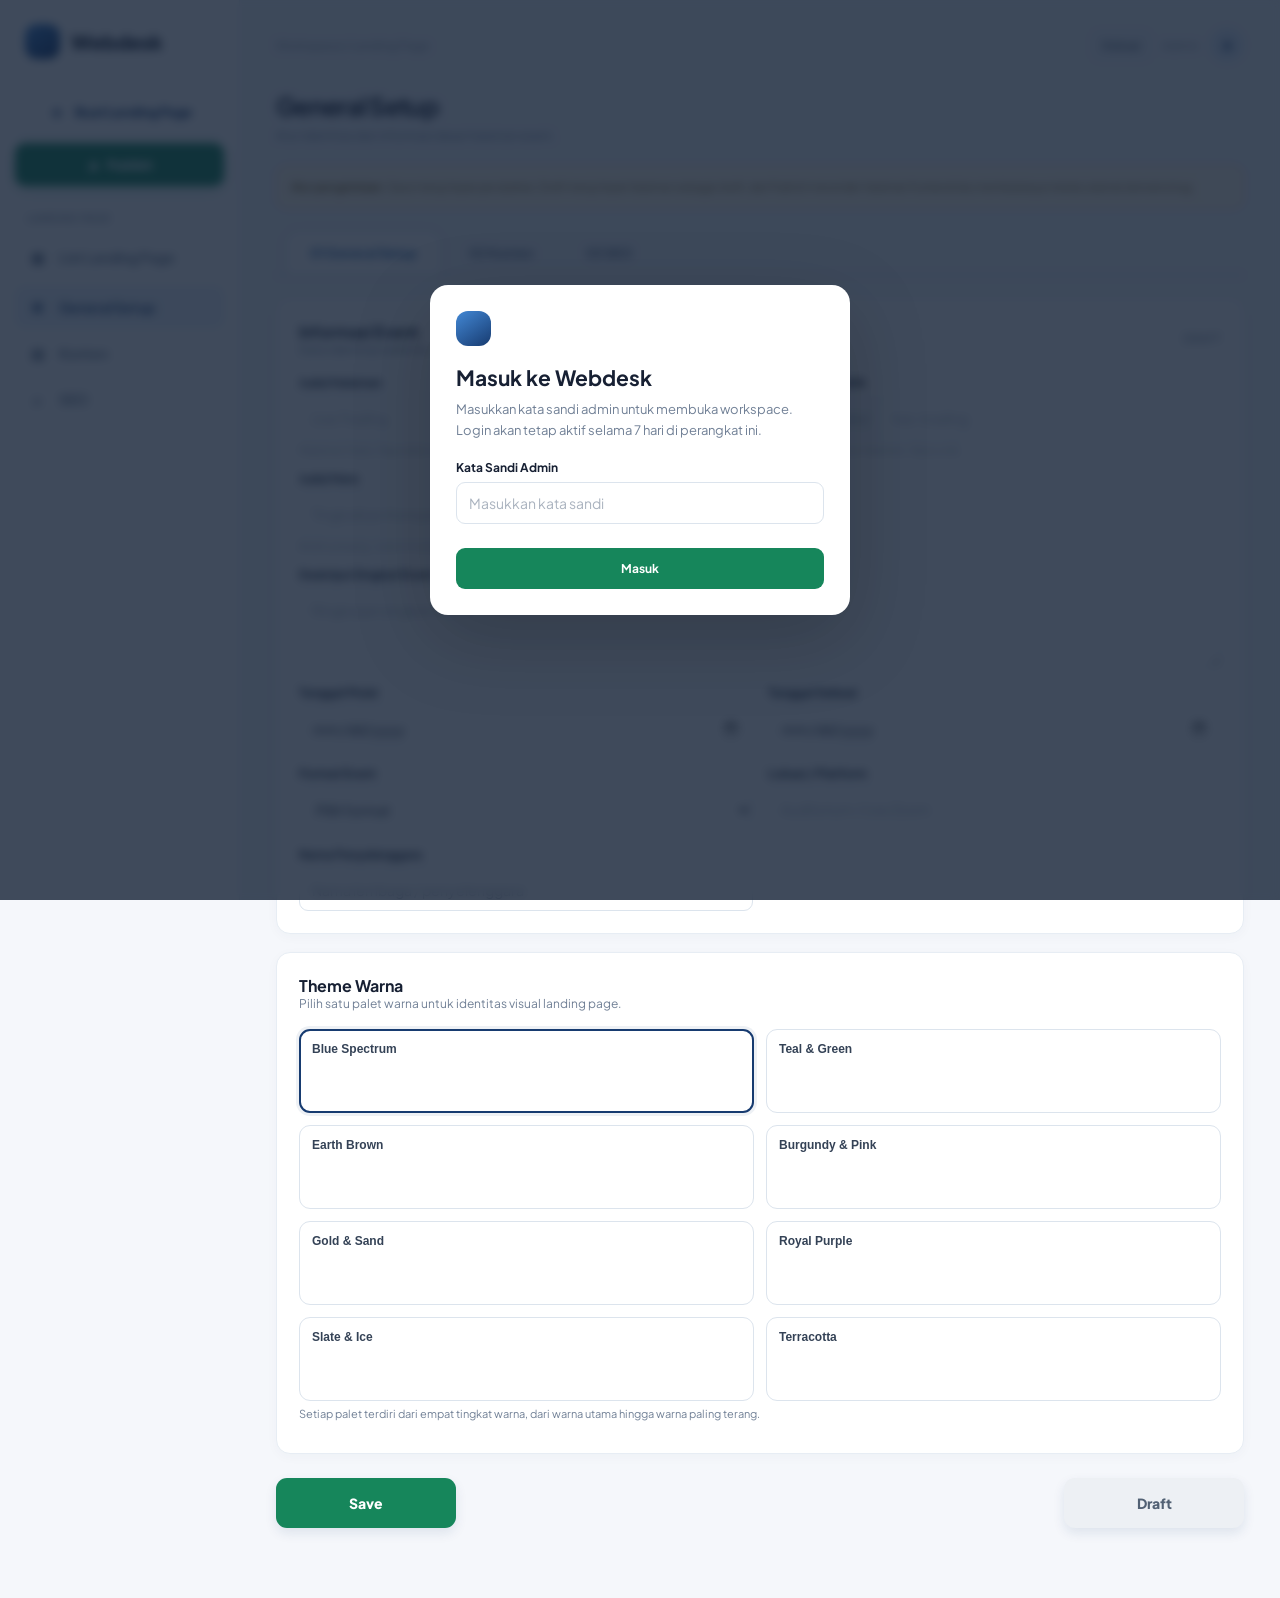
==== commit 6c20fdff: "Replace admin token field with password login and secure session" ====
--- a/backend/index.html
+++ b/backend/index.html
@@ -3,17 +3,27 @@
 <link rel="preconnect" href="https://fonts.googleapis.com"><link href="https://fonts.googleapis.com/css2?family=Plus+Jakarta+Sans:wght@400;500;600;700;800&display=swap" rel="stylesheet">
 <style>
 :root{--navy:#173b70;--blue:#2864a8;--ink:#172033;--muted:#718096;--line:#e7edf4;--bg:#f5f7fb;--green:#16865b;--red:#c24141}
-*{box-sizing:border-box}body{margin:0;background:var(--bg);color:var(--ink);font:14px 'Plus Jakarta Sans',sans-serif}.sidebar{width:240px;background:#fff;border-right:1px solid var(--line);position:fixed;inset:0 auto 0 0;padding:24px 15px;z-index:5}.brand{display:flex;gap:11px;align-items:center;padding:0 10px 30px;font-size:20px;font-weight:800}.mark{width:35px;height:35px;border-radius:12px;background:linear-gradient(145deg,#4388d5,#173b70)}.navcap{font-size:10px;letter-spacing:1px;color:#9aa6b6;font-weight:800;padding:8px 12px}.sidebar-new{display:flex;align-items:center;justify-content:center;gap:9px;width:100%;margin:0 0 9px;padding:12px;border:1px solid #dbe3ee;border-radius:10px;background:#fff;color:#173b70;font:800 13px "Plus Jakarta Sans";cursor:pointer}.sidebar-new:hover{background:#f4f7fb}.new-icon{font-size:19px;line-height:1}.sidebar-publish{display:flex;align-items:center;justify-content:center;gap:9px;width:100%;margin:0 0 18px;padding:13px 12px;border:0;border-radius:10px;background:var(--green);color:#fff;font:800 13px "Plus Jakarta Sans";cursor:pointer;box-shadow:0 5px 14px #16865b2b}.sidebar-publish:hover{filter:brightness(.95)}.publish-icon{font-size:17px;line-height:1}.nav a{display:flex;gap:12px;align-items:center;text-decoration:none;color:#66758a;padding:12px;border-radius:9px;margin:4px 0;font-weight:600}.nav a.active{background:#edf4fd;color:var(--navy)}.nav i{font-style:normal;width:20px;text-align:center}.main{margin-left:240px;padding:28px 36px 70px;max-width:1500px}.top{display:flex;justify-content:space-between;align-items:center;margin-bottom:28px;color:#8793a3;font-size:12px}.avatar{display:inline-grid;place-items:center;width:34px;height:34px;border-radius:50%;background:#dce9f8;color:var(--navy);font-weight:800;margin-left:9px}.heading{margin-bottom:22px}.heading h1{font-size:25px;margin:0 0 6px;letter-spacing:-.7px}.heading p,.muted{color:var(--muted);font-size:12px;margin:0}.panel{background:#fff;border:1px solid var(--line);border-radius:14px;padding:22px;margin-bottom:18px;box-shadow:0 3px 12px #1a355508}.panelhead{display:flex;justify-content:space-between;align-items:center;margin-bottom:18px}.panel h2{font-size:16px;margin:0}.field label{display:block;font-size:12px;font-weight:700;margin-bottom:7px}.field input::placeholder,.field textarea::placeholder{color:#aab3bf;opacity:1}.field input,.field textarea,.field select{width:100%;padding:11px 12px;border:1px solid #dce4ed;border-radius:9px;font:inherit;color:var(--ink);background:#fff;min-width:0}.field textarea{resize:vertical}.field small{display:block;font-size:10px;color:#9aa6b6;margin-top:5px}.grid{display:grid;grid-template-columns:1fr 1fr;gap:15px}.grid3{display:grid;grid-template-columns:repeat(3,1fr);gap:13px}.field.full{grid-column:1/-1}.slug{display:flex;border:1px solid #dce4ed;border-radius:9px;overflow:hidden}.slug span{padding:11px 10px;background:#f7f9fc;color:#8793a3;white-space:nowrap;border-right:1px solid #e4eaf1}.slug input{border:0}.navtabs{display:flex;align-items:flex-end;gap:0;margin:0 0 22px;overflow-x:auto;border-bottom:2px solid #dce5f0;padding:0 8px;scrollbar-width:none}.navtabs a{position:relative;top:2px;padding:14px 24px 13px;text-decoration:none;color:#64748b;border:2px solid transparent;border-bottom:2px solid #dce5f0;border-radius:15px 15px 0 0;font-weight:700;font-size:13px;white-space:nowrap;background:transparent}.navtabs a.active{color:var(--blue);background:#fff;border-color:#dce5f0;border-bottom-color:#fff}.navtabs a:hover:not(.active){color:var(--blue);background:#edf5ff}.view{display:none}.view.active{display:block}.section{border:1px solid var(--line);border-radius:12px;margin-bottom:12px;overflow:hidden;background:#fff}.sectiontop{display:flex;align-items:center;gap:12px;padding:16px 17px;background:#f8fbff;cursor:pointer;transition:background .18s}.sectiontop:hover,.section.open .sectiontop{background:#edf5ff}.sectiontop strong{flex:1;font-size:14px;color:var(--blue);font-weight:800}.sectiontop:after{content:'＋';font-size:18px;font-weight:700;color:var(--blue);margin-left:5px}.section.open .sectiontop:after{content:'−'}.sectionbody{display:none}.section.open .sectionbody{display:block}.sectiontop label{display:flex;gap:7px;align-items:center;font-size:11px;color:#66758a;white-space:nowrap}.sectiontop input{width:17px;height:17px;accent-color:var(--green)}.sectionbody{padding:17px;border-top:1px solid var(--line)}.sectionbody .grid{margin-bottom:12px}.repeat{border:1px solid #e8edf3;border-radius:10px;padding:13px;margin:12px 0}.repeathead{display:flex;justify-content:space-between;align-items:center;margin-bottom:12px;font-size:12px;font-weight:700}.btn{border:0;border-radius:9px;padding:10px 14px;font:700 12px 'Plus Jakarta Sans';cursor:pointer}.primary{background:var(--navy);color:#fff}.secondary{background:#edf2f8;color:#43536a}.danger{background:#fff0f0;color:var(--red)}.add{background:#eef6ff;color:#245a94;border:1px dashed #a8c3e2;width:100%;margin:8px 0}.actions{display:flex;justify-content:space-between;gap:12px;align-items:center;margin-top:24px}.actionsright{display:flex;gap:10px}.actions .btn{min-width:180px;padding:16px 24px;font-size:14px;font-weight:800;border-radius:11px;box-shadow:0 5px 12px #173b701a}.actions #saveDraft{background:#edf0f4;color:#526174}.actions #save{background:#16865b;color:#fff}.actions #publish{background:#16865b;color:#fff}.actions .btn:hover{filter:brightness(.94);transform:translateY(-1px)}.actions .btn:disabled{opacity:.65;cursor:wait;transform:none}.notice{padding:12px 14px;background:#fff8e8;border:1px solid #f4e2b7;border-radius:10px;color:#876626;font-size:11px;line-height:1.6;margin-bottom:18px}.upload{border:1px dashed #b8c7d8;border-radius:10px;padding:13px;background:#fafcff}.upload input{border:0;padding:5px 0}.preview{max-width:180px;max-height:120px;object-fit:cover;border-radius:8px;margin-top:8px;display:none}.tokenbox{max-width:440px}.hidden{display:none!important}
+*{box-sizing:border-box}body{margin:0;background:var(--bg);color:var(--ink);font:14px 'Plus Jakarta Sans',sans-serif}.sidebar{width:240px;background:#fff;border-right:1px solid var(--line);position:fixed;inset:0 auto 0 0;padding:24px 15px;z-index:5}.brand{display:flex;gap:11px;align-items:center;padding:0 10px 30px;font-size:20px;font-weight:800}.mark{width:35px;height:35px;border-radius:12px;background:linear-gradient(145deg,#4388d5,#173b70)}.navcap{font-size:10px;letter-spacing:1px;color:#9aa6b6;font-weight:800;padding:8px 12px}.sidebar-new{display:flex;align-items:center;justify-content:center;gap:9px;width:100%;margin:0 0 9px;padding:12px;border:1px solid #dbe3ee;border-radius:10px;background:#fff;color:#173b70;font:800 13px "Plus Jakarta Sans";cursor:pointer}.sidebar-new:hover{background:#f4f7fb}.new-icon{font-size:19px;line-height:1}.sidebar-publish{display:flex;align-items:center;justify-content:center;gap:9px;width:100%;margin:0 0 18px;padding:13px 12px;border:0;border-radius:10px;background:var(--green);color:#fff;font:800 13px "Plus Jakarta Sans";cursor:pointer;box-shadow:0 5px 14px #16865b2b}.sidebar-publish:hover{filter:brightness(.95)}.publish-icon{font-size:17px;line-height:1}.nav a{display:flex;gap:12px;align-items:center;text-decoration:none;color:#66758a;padding:12px;border-radius:9px;margin:4px 0;font-weight:600}.nav a.active{background:#edf4fd;color:var(--navy)}.nav i{font-style:normal;width:20px;text-align:center}.main{margin-left:240px;padding:28px 36px 70px;max-width:1500px}.top{display:flex;justify-content:space-between;align-items:center;margin-bottom:28px;color:#8793a3;font-size:12px}.avatar{display:inline-grid;place-items:center;width:34px;height:34px;border-radius:50%;background:#dce9f8;color:var(--navy);font-weight:800;margin-left:9px}.heading{margin-bottom:22px}.heading h1{font-size:25px;margin:0 0 6px;letter-spacing:-.7px}.heading p,.muted{color:var(--muted);font-size:12px;margin:0}.panel{background:#fff;border:1px solid var(--line);border-radius:14px;padding:22px;margin-bottom:18px;box-shadow:0 3px 12px #1a355508}.panelhead{display:flex;justify-content:space-between;align-items:center;margin-bottom:18px}.panel h2{font-size:16px;margin:0}.field label{display:block;font-size:12px;font-weight:700;margin-bottom:7px}.field input::placeholder,.field textarea::placeholder{color:#aab3bf;opacity:1}.field input,.field textarea,.field select{width:100%;padding:11px 12px;border:1px solid #dce4ed;border-radius:9px;font:inherit;color:var(--ink);background:#fff;min-width:0}.field textarea{resize:vertical}.field small{display:block;font-size:10px;color:#9aa6b6;margin-top:5px}.grid{display:grid;grid-template-columns:1fr 1fr;gap:15px}.grid3{display:grid;grid-template-columns:repeat(3,1fr);gap:13px}.field.full{grid-column:1/-1}.slug{display:flex;border:1px solid #dce4ed;border-radius:9px;overflow:hidden}.slug span{padding:11px 10px;background:#f7f9fc;color:#8793a3;white-space:nowrap;border-right:1px solid #e4eaf1}.slug input{border:0}.navtabs{display:flex;align-items:flex-end;gap:0;margin:0 0 22px;overflow-x:auto;border-bottom:2px solid #dce5f0;padding:0 8px;scrollbar-width:none}.navtabs a{position:relative;top:2px;padding:14px 24px 13px;text-decoration:none;color:#64748b;border:2px solid transparent;border-bottom:2px solid #dce5f0;border-radius:15px 15px 0 0;font-weight:700;font-size:13px;white-space:nowrap;background:transparent}.navtabs a.active{color:var(--blue);background:#fff;border-color:#dce5f0;border-bottom-color:#fff}.navtabs a:hover:not(.active){color:var(--blue);background:#edf5ff}.view{display:none}.view.active{display:block}.section{border:1px solid var(--line);border-radius:12px;margin-bottom:12px;overflow:hidden;background:#fff}.sectiontop{display:flex;align-items:center;gap:12px;padding:16px 17px;background:#f8fbff;cursor:pointer;transition:background .18s}.sectiontop:hover,.section.open .sectiontop{background:#edf5ff}.sectiontop strong{flex:1;font-size:14px;color:var(--blue);font-weight:800}.sectiontop:after{content:'＋';font-size:18px;font-weight:700;color:var(--blue);margin-left:5px}.section.open .sectiontop:after{content:'−'}.sectionbody{display:none}.section.open .sectionbody{display:block}.sectiontop label{display:flex;gap:7px;align-items:center;font-size:11px;color:#66758a;white-space:nowrap}.sectiontop input{width:17px;height:17px;accent-color:var(--green)}.sectionbody{padding:17px;border-top:1px solid var(--line)}.sectionbody .grid{margin-bottom:12px}.repeat{border:1px solid #e8edf3;border-radius:10px;padding:13px;margin:12px 0}.repeathead{display:flex;justify-content:space-between;align-items:center;margin-bottom:12px;font-size:12px;font-weight:700}.btn{border:0;border-radius:9px;padding:10px 14px;font:700 12px 'Plus Jakarta Sans';cursor:pointer}.primary{background:var(--navy);color:#fff}.secondary{background:#edf2f8;color:#43536a}.danger{background:#fff0f0;color:var(--red)}.add{background:#eef6ff;color:#245a94;border:1px dashed #a8c3e2;width:100%;margin:8px 0}.actions{display:flex;justify-content:space-between;gap:12px;align-items:center;margin-top:24px}.actionsright{display:flex;gap:10px}.actions .btn{min-width:180px;padding:16px 24px;font-size:14px;font-weight:800;border-radius:11px;box-shadow:0 5px 12px #173b701a}.actions #saveDraft{background:#edf0f4;color:#526174}.actions #save{background:#16865b;color:#fff}.actions #publish{background:#16865b;color:#fff}.actions .btn:hover{filter:brightness(.94);transform:translateY(-1px)}.actions .btn:disabled{opacity:.65;cursor:wait;transform:none}.notice{padding:12px 14px;background:#fff8e8;border:1px solid #f4e2b7;border-radius:10px;color:#876626;font-size:11px;line-height:1.6;margin-bottom:18px}.upload{border:1px dashed #b8c7d8;border-radius:10px;padding:13px;background:#fafcff}.upload input{border:0;padding:5px 0}.preview{max-width:180px;max-height:120px;object-fit:cover;border-radius:8px;margin-top:8px;display:none}.hidden{display:none!important}.auth-gate{position:fixed;inset:0;z-index:9999;display:grid;place-items:center;padding:22px;background:#0f1d32cc;backdrop-filter:blur(5px)}.auth-card{width:min(420px,100%);background:#fff;border-radius:18px;padding:26px;box-shadow:0 24px 80px #0003}.auth-card h2{margin:0 0 8px;font-size:21px}.auth-card p{color:#718096;font-size:13px;line-height:1.6;margin:0 0 20px}.auth-card button{width:100%;margin-top:14px;background:#16865b;color:white;padding:13px}.auth-error{color:#b42318;font-size:12px;margin-top:10px}.logout-btn{border:0;background:#edf2f8;color:#43536a;border-radius:8px;padding:8px 11px;font:700 11px inherit;cursor:pointer;margin-right:10px}
 @media(max-width:760px){.sidebar{width:68px;padding:18px 7px}.brand{padding:0 9px 26px}.brand span,.navcap,.navtext,.publish-label{display:none}.sidebar-new{width:48px;height:46px;margin:0 auto 8px;padding:0}.new-label{display:none}.new-icon{font-size:22px}.sidebar-publish{width:48px;height:46px;margin:0 auto 18px;padding:0}.publish-icon{font-size:21px}.nav a{justify-content:center;padding:13px 6px}.main{margin-left:68px;padding:18px 13px 45px}.heading h1{font-size:21px}.panel{padding:15px}.grid,.grid3{grid-template-columns:1fr}.field.full{grid-column:auto}.actions{align-items:stretch;flex-direction:column-reverse}.actionsright{display:grid;grid-template-columns:1fr 1fr}.actions button{width:100%}.slug span{font-size:10px;padding:11px 7px}.sectiontop{padding:14px 12px}.sectiontop strong{font-size:12px}.sectionbody{padding:12px}.actions .btn{min-width:0;padding:15px 12px;font-size:13px}}
-.palette-grid{display:grid;grid-template-columns:repeat(2,minmax(0,1fr));gap:12px}.palette-option{display:flex;flex-direction:column;gap:10px;padding:12px;border:1px solid #dce4ed;border-radius:11px;background:#fff;text-align:left;cursor:pointer}.palette-option.selected{border:2px solid var(--navy);padding:11px;box-shadow:0 0 0 3px #173b7012}.palette-name{font-size:12px;font-weight:800;color:#344256}.swatches{display:grid;grid-template-columns:repeat(4,1fr);gap:5px}.swatch{height:34px;border-radius:5px}.palette-help{font-size:11px;color:var(--muted);margin-top:6px}.lp-list{display:grid;gap:10px}.lp-row{display:flex;justify-content:space-between;align-items:center;gap:16px;padding:15px;border:1px solid var(--line);border-radius:11px}.lp-info{display:grid;gap:5px;min-width:0}.lp-info strong{font-size:13px}.lp-info span,.lp-info small{color:var(--muted);font-size:11px;overflow-wrap:anywhere}.lp-visit{white-space:nowrap;text-decoration:none}.nav a[data-view=list]{margin-bottom:8px}
+.palette-grid{display:grid;grid-template-columns:repeat(2,minmax(0,1fr));gap:12px}.palette-option{display:flex;flex-direction:column;gap:10px;padding:12px;border:1px solid #dce4ed;border-radius:11px;background:#fff;text-align:left;cursor:pointer}.palette-option.selected{border:2px solid var(--navy);padding:11px;box-shadow:0 0 0 3px #173b7012}.palette-name{font-size:12px;font-weight:800;color:#344256}.swatches{display:grid;grid-template-columns:repeat(4,1fr);gap:5px}.swatch{height:34px;border-radius:5px}.palette-help{font-size:11px;color:var(--muted);margin-top:6px}.lp-list{display:grid;gap:10px}.lp-row{display:flex;justify-content:space-between;align-items:center;gap:16px;padding:15px;border:1px solid var(--line);border-radius:11px}.lp-info{display:grid;gap:5px;min-width:0}.lp-info strong{font-size:13px}.lp-info span,.lp-info small{color:var(--muted);font-size:11px;overflow-wrap:anywhere}.lp-visit{white-space:nowrap;text-decoration:none}.lp-actions{display:flex;align-items:center;gap:7px;flex-wrap:wrap}.lp-actions .btn{font-size:11px;padding:9px 11px}.nav a[data-view=list]{margin-bottom:8px}
 </style></head><body>
+<div class="auth-gate" id="authGate">
+ <form class="auth-card" id="authForm">
+  <div class="mark" style="margin-bottom:18px"></div>
+  <h2>Masuk ke Webdesk</h2>
+  <p>Masukkan kata sandi admin untuk membuka workspace. Login akan tetap aktif selama 7 hari di perangkat ini.</p>
+  <div class="field"><label for="adminPassword">Kata Sandi Admin</label><input id="adminPassword" type="password" autocomplete="current-password" placeholder="Masukkan kata sandi" required></div>
+  <div class="auth-error" id="authError" role="alert"></div>
+  <button class="btn" id="authSubmit" type="submit">Masuk</button>
+ </form>
+</div>
 <aside class="sidebar"><div class="brand"><i class="mark"></i><span>Webdesk</span></div><button class="sidebar-new" id="newEvent" type="button" title="Buat Landing Page"><span class="new-icon">＋</span><span class="new-label">Buat Landing Page</span></button><button class="sidebar-publish" id="publish" type="button" title="Publish halaman"><span class="publish-icon">↗</span><span class="publish-label">Publish</span></button><div class="navcap">LANDING PAGE</div><nav class="nav">
 <a href="#list" data-view="list"><i>▦</i><span class="navtext">List Landing Page</span></a>
 <a href="#general" class="active" data-view="general"><i>⚙</i><span class="navtext">General Setup</span></a>
 <a href="#content" data-view="content"><i>▤</i><span class="navtext">Konten</span></a>
 <a href="#seo" data-view="seo"><i>⌕</i><span class="navtext">SEO</span></a>
 </nav></aside>
-<main class="main"><div class="top"><span>Workspace / Landing Page</span><span>Admin <b class="avatar">A</b></span></div>
+<main class="main"><div class="top"><span>Workspace / Landing Page</span><span><button class="logout-btn" id="logoutBtn" type="button">Keluar</button>Admin <b class="avatar">A</b></span></div>
 <header class="heading"><h1 id="pageTitle">General Setup</h1><p id="pageDesc">Atur identitas dan informasi dasar halaman event.</p></header>
 <div class="notice"><b>Alur pengelolaan:</b> Save menyimpan perubahan, Draft menyimpan halaman sebagai draft, dan Publish merender halaman frontend lalu membukanya melalui alamat domain/slug.</div>
 <div class="navtabs"><a href="#general" class="active" data-view="general">01 General Setup</a><a href="#content" data-view="content">02 Konten</a><a href="#seo" data-view="seo">03 SEO</a></div>
@@ -44,7 +54,7 @@
 </section>
 <section class="view" id="seo"><div class="panel"><div class="panelhead"><div><h2>SEO & Social Sharing</h2><p class="muted">Metadata untuk mesin pencari dan tampilan tautan saat dibagikan.</p></div></div><div class="grid"><div class="field full"><label>Meta Title</label><input id="metaTitle" placeholder="Judul halaman SEO"></div><div class="field full"><label>Meta Description</label><textarea id="metaDescription" rows="3" placeholder="Deskripsi halaman untuk mesin pencari"></textarea></div><div class="field full"><label>OG Image</label><div class="upload"><input type="file" accept="image/*" id="ogUpload"><small>Gambar pratinjau saat link dibagikan. File diperkecil sebelum disimpan.</small><img id="ogPreview" class="preview" alt="Preview OG"></div></div><div class="field"><label>Canonical URL (opsional)</label><input id="canonical" placeholder="https://domain.com/slug"></div></div></div></section>
 <div class="actions"><button class="btn secondary" id="save">Save</button><div class="actionsright"><button class="btn secondary" id="saveDraft">Draft</button></div></div>
-<div class="panel tokenbox" style="margin-top:20px"><h2>Otorisasi Admin</h2><p class="muted" style="margin:6px 0 12px">Token admin diperlukan untuk mengirim perubahan ke database. Token hanya disimpan di sesi browser ini.</p><div class="field"><label>Admin Token</label><input id="adminToken" type="password" autocomplete="off" placeholder="Masukkan token admin"></div></div>
+
 </main>
 <script>
 
@@ -59,6 +69,7 @@
 {id:'terracotta',name:'Terracotta',colors:['#813F32','#B96650','#DDA18A','#F8EAE4']}
 ];
 let selectedPalette='blue';
+let currentMinisiteId=null;
 const paletteGrid=document.getElementById('paletteGrid');
 function renderPalettes(){
  paletteGrid.innerHTML=palettes.map(p=>'<button type="button" class="palette-option '+(p.id===selectedPalette?'selected':'')+'" data-palette="'+p.id+'" aria-pressed="'+(p.id===selectedPalette)+'"><span class="palette-name">'+p.name+'</span><span class="swatches">'+p.colors.map(color=>'<span class="swatch" style="background:'+color+'"></span>').join('')+'</span></button>').join('');
@@ -104,31 +115,101 @@
 const counters={materials:0,agenda:0,speakers:0,pricing:0};document.querySelectorAll('[data-add]').forEach(b=>b.onclick=()=>{const k=b.dataset.add;counters[k]++;document.getElementById(k).appendChild(repeatCard(k,counters[k]))});
 ['materials','agenda','speakers','pricing'].forEach(k=>document.getElementById(k).appendChild(repeatCard(k,++counters[k])));
 async function compressFile(file){return new Promise((resolve,reject)=>{if(!file)return resolve(null);if(!file.type||!file.type.startsWith('image/'))return reject(new Error('File harus berupa gambar.'));const reader=new FileReader();reader.onload=()=>{const img=new Image();img.onload=()=>{try{const max=1200,scale=Math.min(1,max/Math.max(img.width,img.height)),canvas=document.createElement('canvas');canvas.width=Math.max(1,Math.round(img.width*scale));canvas.height=Math.max(1,Math.round(img.height*scale));const ctx=canvas.getContext('2d');if(!ctx)throw new Error('Browser tidak dapat memproses gambar.');ctx.drawImage(img,0,0,canvas.width,canvas.height);const data=canvas.toDataURL('image/jpeg',.66);if(!data||data==='data:,')throw new Error('Gambar gagal dikompres. Coba pilih gambar lain.');resolve(data)}catch(err){reject(err instanceof Error?err:new Error('Gagal memproses gambar.'))}};img.onerror=()=>reject(new Error('Gambar tidak dapat dibaca. Coba simpan ulang gambar sebagai JPG atau PNG.'));img.src=reader.result};reader.onerror=()=>reject(new Error('File gambar gagal dibaca oleh browser.'));reader.onabort=()=>reject(new Error('Pembacaan gambar dibatalkan.'));reader.readAsDataURL(file)})}
-async function previewFile(input,img){const f=input.files?.[0];if(!f)return;try{img.src=await compressFile(f);img.style.display='block'}catch(err){input.value='';alert(err?.message||'Gambar gagal diproses. Silakan pilih file lain.')}}
+async function previewFile(input,img){const f=input.files?.[0];if(!f)return;try{const compressed=await compressFile(f);input.dataset.cachedImage=compressed;img.src=compressed;img.style.display='block'}catch(err){input.value='';delete input.dataset.cachedImage;alert(err?.message||'Gambar gagal diproses. Silakan pilih file lain.')}}
 document.querySelectorAll('[data-image]').forEach(i=>i.addEventListener('change',()=>previewFile(i,i.parentElement.querySelector('img'))));document.getElementById('ogUpload').addEventListener('change',()=>previewFile(document.getElementById('ogUpload'),document.getElementById('ogPreview')));
-async function getImage(input){const f=input?.files?.[0];return f?await compressFile(f):null}
+async function getImage(input){if(!input)return null;if(input.dataset.cachedImage)return input.dataset.cachedImage;if(input.dataset.savedImage)return input.dataset.savedImage;const f=input.files?.[0];if(!f)return null;const compressed=await compressFile(f);input.dataset.cachedImage=compressed;return compressed}
 function sectionData(el){const content={};el.querySelectorAll('[data-field]').forEach(i=>content[i.dataset.field]=i.value);el.querySelectorAll('[data-item]').forEach(()=>{});const key=el.dataset.key;if(['materi_acara','schedule','speakers','pricing'].includes(key)){const id={materi_acara:'materials',schedule:'agenda',speakers:'speakers',pricing:'pricing'}[key];content.items=[...document.querySelectorAll('#'+id+' [data-repeat]')].map(card=>{const o={};card.querySelectorAll('[data-item]').forEach(i=>o[i.dataset.item]=i.value);return o})}return content}
 async function collect(status){const secs=[];for(const el of document.querySelectorAll('#contentSections .section')){const content=sectionData(el);if(el.dataset.key==='hero')content.title=document.getElementById('heroTitle').value.trim();if(el.dataset.key==='hero_image'){const input=el.querySelector('[data-image]');content.image=await getImage(input)||el.dataset.savedImage||null;content.alt=el.querySelector('[data-field="alt"]').value}if(el.dataset.key==='speakers'){const cards=[...document.querySelectorAll('#speakers [data-repeat]')];for(let i=0;i<cards.length;i++){const input=cards[i].querySelector('[data-item-image]');content.items[i].image=await getImage(input)||cards[i].dataset.savedImage||null}}secs.push({key:el.dataset.key,type:el.dataset.type,section_name:el.querySelector('[data-field="section_name"]')?.value||null,title:content.heading||null,subheading:content.subheading||null,date_label:content.date_label||null,visible:el.querySelector('.visible').checked,content})}
 const settings={start_date:document.getElementById('startDate').value,end_date:document.getElementById('endDate').value,format:document.getElementById('eventFormat').value,location:document.getElementById('location').value,organizer:document.getElementById('organizer').value};
-return {title:title.value.trim(),slug:slug.value.trim(),description:document.getElementById('description').value,status,settings,seo:{title:document.getElementById('metaTitle').value,description:document.getElementById('metaDescription').value,canonical:document.getElementById('canonical').value,og_image:await getImage(document.getElementById('ogUpload'))},theme:{palette_id:selectedPalette,colors:palettes.find(p=>p.id===selectedPalette).colors,primary_color:palettes.find(p=>p.id===selectedPalette).colors[0]},sections:secs}}
-async function save(action){const token=document.getElementById('adminToken').value.trim();if(!token){alert('Masukkan Admin Token terlebih dahulu.');document.getElementById('adminToken').focus();return}if(!title.value.trim()||!slug.value.trim()){alert('Judul Event dan slug wajib diisi.');switchView('general');return}if(action==='published'&&!confirm('Publish halaman ini? Setelah berhasil, halaman frontend akan dibuka.'))return;const previewWindow=action==='published'?window.open('about:blank','_blank'):null;const btn=action==='published'?document.getElementById('publish'):document.getElementById(action==='draft'?'saveDraft':'save');const original=btn.innerHTML;btn.disabled=true;btn.innerHTML=action==='published'?'Publishing...':'Saving...';try{const payload=await collect(action);const payloadText=JSON.stringify(payload);const payloadSize=new Blob([payloadText]).size;if(payloadSize>3800000)throw new Error('Ukuran data terlalu besar ('+(payloadSize/1024/1024).toFixed(1)+' MB). Gambar sudah dikompres otomatis; kurangi jumlah/ukuran gambar lalu coba lagi.');const r=await fetch('/api/admin/publish-minisite',{method:'POST',headers:{'Content-Type':'application/json','Authorization':'Bearer '+token},body:JSON.stringify(payload)});const data=await r.json();if(!r.ok)throw new Error(data.error||'Gagal menyimpan');document.getElementById('statusBadge').textContent=data.status.toUpperCase();if(action==='published'){const publicUrl='/'+data.slug;if(previewWindow&&!previewWindow.closed)previewWindow.location.href=publicUrl;else window.location.href=publicUrl}else{alert((action==='draft'?'Draft saved.':'Changes saved.')+'\nStatus: '+data.status.toUpperCase()+'\nSlug: '+data.slug)}}catch(e){if(previewWindow&&!previewWindow.closed)previewWindow.close();const reason=typeof e==='string'?e:(e?.message||e?.name||'Kesalahan tidak diketahui. Periksa file gambar dan koneksi, lalu coba lagi.');console.error('Webdesk save failed:',e);alert('Belum berhasil disimpan: '+reason)}finally{btn.disabled=false;btn.innerHTML=original}}
+return {id:currentMinisiteId,title:title.value.trim(),slug:slug.value.trim(),description:document.getElementById('description').value,status,settings,seo:{title:document.getElementById('metaTitle').value,description:document.getElementById('metaDescription').value,canonical:document.getElementById('canonical').value,og_image:await getImage(document.getElementById('ogUpload'))},theme:{palette_id:selectedPalette,colors:palettes.find(p=>p.id===selectedPalette).colors,primary_color:palettes.find(p=>p.id===selectedPalette).colors[0]},sections:secs}}
+async function save(action){if(!title.value.trim()||!slug.value.trim()){alert('Judul Event dan slug wajib diisi.');switchView('general');return}if(action==='published'&&!confirm('Publish halaman ini? Setelah berhasil, halaman frontend akan dibuka.'))return;const previewWindow=action==='published'?window.open('about:blank','_blank'):null;const btn=action==='published'?document.getElementById('publish'):document.getElementById(action==='draft'?'saveDraft':'save');const original=btn.innerHTML;btn.disabled=true;btn.innerHTML=action==='published'?'Publishing...':'Saving...';try{const payload=await collect(action);const payloadText=JSON.stringify(payload);const payloadSize=new Blob([payloadText]).size;if(payloadSize>3800000)throw new Error('Ukuran data terlalu besar ('+(payloadSize/1024/1024).toFixed(1)+' MB). Gambar sudah dikompres otomatis; kurangi jumlah/ukuran gambar lalu coba lagi.');const r=await fetch('/api/admin/publish-minisite',{method:'POST',headers:{'Content-Type':'application/json','Accept':'application/json'},body:JSON.stringify(payload)});const data=await r.json();if(!r.ok)throw new Error(data.error||'Gagal menyimpan');currentMinisiteId=data.id||currentMinisiteId;document.getElementById('statusBadge').textContent=data.status.toUpperCase();if(action==='published'){const publicUrl='/'+data.slug;if(previewWindow&&!previewWindow.closed)previewWindow.location.href=publicUrl;else window.location.href=publicUrl}else{alert((action==='draft'?'Draft saved.':'Changes saved.')+'\nStatus: '+data.status.toUpperCase()+'\nSlug: '+data.slug)}}catch(e){if(previewWindow&&!previewWindow.closed)previewWindow.close();const reason=typeof e==='string'?e:(e?.message||e?.name||'Kesalahan tidak diketahui. Periksa file gambar dan koneksi, lalu coba lagi.');console.error('Webdesk save failed:',e);alert('Belum berhasil disimpan: '+reason)}finally{btn.disabled=false;btn.innerHTML=original}}
 function startNewEvent(){const url=location.pathname+'?new='+Date.now()+'#general';const tab=window.open(url,'_blank');if(!tab)alert('Browser memblokir tab baru. Izinkan pop-up untuk webdesk.my.id, lalu klik Buat Landing Page lagi. Data di halaman ini tetap aman dan tidak diubah.')}
 document.getElementById('newEvent').onclick=startNewEvent;
 async function loadLandingPages(){
  const host=document.getElementById('landingPageList');host.innerHTML='<p class="muted">Memuat daftar landing page...</p>';
- const token=document.getElementById('adminToken').value.trim();
- if(!token){host.innerHTML='<p class="muted">Masukkan Admin Token pada bagian Otorisasi Admin untuk memuat daftar.</p>';return}
- try{
-  const r=await fetch('/api/admin/minisites',{headers:{Authorization:'Bearer '+token}});
+ try{
+  const r=await fetch('/api/admin/minisites',{headers:{Accept:'application/json'}});
   const data=await r.json();if(!r.ok)throw new Error(data.error||'Gagal memuat daftar.');
   if(!data.items?.length){host.innerHTML='<p class="muted">Belum ada landing page tersimpan.</p>';return}
-  host.innerHTML='<div class="lp-list">'+data.items.map(item=>'<div class="lp-row"><div class="lp-info"><strong>'+escapeHtml(item.title||'Tanpa Judul')+'</strong><span>/'+escapeHtml(item.slug)+'</span><small>'+escapeHtml(String(item.status||'draft').toUpperCase())+' · Diperbarui '+escapeHtml(item.updated_at?new Date(item.updated_at).toLocaleString('id-ID'):'—')+'</small></div>'+(item.status==='published'?'<a class="btn primary lp-visit" href="/'+encodeURIComponent(item.slug)+'" target="_blank" rel="noopener">Visit ↗</a>':'<span class="btn secondary lp-visit" aria-disabled="true">Belum Publish</span>')+'</div>').join('')+'</div>';
+  host.innerHTML='<div class="lp-list">'+data.items.map(item=>'<div class="lp-row"><div class="lp-info"><strong>'+escapeHtml(item.title||'Tanpa Judul')+'</strong><span>/'+escapeHtml(item.slug)+'</span><small>'+escapeHtml(String(item.status||'draft').toUpperCase())+' · Diperbarui '+escapeHtml(item.updated_at?new Date(item.updated_at).toLocaleString('id-ID'):'—')+'</small></div><div class="lp-actions">'+(item.status==='published'?'<a class="btn primary lp-visit" href="/'+encodeURIComponent(item.slug)+'" target="_blank" rel="noopener">Visit ↗</a>':'<span class="btn secondary lp-visit" aria-disabled="true">Belum Publish</span>')+'<button class="btn secondary" type="button" data-edit="'+escapeHtml(item.id)+'">Edit</button><button class="btn danger" type="button" data-delete="'+escapeHtml(item.id)+'" data-title="'+escapeHtml(item.title||'Landing Page')+'">Delete</button></div></div>').join('')+'</div>';
  }catch(e){host.innerHTML='<p class="muted">'+escapeHtml(e.message||'Gagal memuat daftar.')+'</p>'}
 }
+
+async function editLandingPage(id){
+ try{
+  const r=await fetch('/api/admin/minisites?id='+encodeURIComponent(id),{headers:{Accept:'application/json'}});
+  const data=await r.json();if(!r.ok)throw new Error(data.error||'Gagal memuat landing page.');
+  const {site,sections,materials,agenda,speakers,pricing}=data.item;currentMinisiteId=site.id;
+  document.getElementById('title').value=site.title||'';document.getElementById('slug').value=site.slug||'';document.getElementById('description').value=site.description||'';
+  document.getElementById('startDate').value=site.start_date||'';document.getElementById('endDate').value=site.end_date||'';document.getElementById('eventFormat').value=site.event_format||'';document.getElementById('location').value=site.location||'';document.getElementById('organizer').value=site.organizer||'';
+  document.getElementById('heroTitle').value=site.hero_title||'';document.getElementById('metaTitle').value=site.seo_meta_title||site.seo?.title||'';document.getElementById('metaDescription').value=site.seo_meta_description||site.seo?.description||'';document.getElementById('canonical').value=site.seo_canonical_url||site.seo?.canonical||'';const ogInput=document.getElementById('ogUpload');const ogUrl=site.seo_og_image_url||site.seo?.og_image||'';if(ogUrl){ogInput.dataset.savedImage=ogUrl;document.getElementById('ogPreview').src=ogUrl;document.getElementById('ogPreview').style.display='block'}
+  const theme=site.theme||{};selectedPalette=theme.palette_id||'blue';if(!palettes.some(p=>p.id===selectedPalette))selectedPalette='blue';renderPalettes();
+  document.getElementById('statusBadge').textContent=String(site.status||'draft').toUpperCase();
+  const sectionMap=Object.fromEntries((sections||[]).map(s=>[s.section_key,s]));
+  document.querySelectorAll('#contentSections .section').forEach(el=>{
+   const s=sectionMap[el.dataset.key];if(!s)return;const content=s.content||{};
+   el.querySelector('.visible').checked=s.is_visible!==false;
+   const name=el.querySelector('[data-field="section_name"]');if(name)name.value=s.section_name||content.section_name||'';
+   el.querySelectorAll('[data-field]').forEach(input=>{const k=input.dataset.field;if(k!=='section_name'&&content[k]!==undefined)input.value=content[k]??''});
+   if(el.dataset.key==='hero')document.getElementById('heroTitle').value=content.title||site.hero_title||'';
+   if(el.dataset.key==='hero_image'){
+    const img=el.querySelector('.preview'),file=el.querySelector('[data-image]');const url=site.hero_image_url||content.image||'';
+    if(url){el.dataset.savedImage=url;file.dataset.savedImage=url;img.src=url;img.style.display='block'}
+    el.querySelector('[data-field="alt"]').value=site.hero_image_alt||content.alt||'';
+   }
+  });
+  const fillRepeats=(key,rows,mapper)=>{
+   const host=document.getElementById(key);host.innerHTML='';
+   (rows||[]).forEach((row,i)=>{const card=repeatCard(key,i+1);host.appendChild(card);const values=mapper(row);Object.entries(values).forEach(([field,value])=>{const input=card.querySelector('[data-item="'+field+'"]');if(input)input.value=value??''});if(row.image_url){card.dataset.savedImage=row.image_url;const img=card.querySelector('.preview');if(img){img.src=row.image_url;img.style.display='block'}}});
+   counters[key]=(rows||[]).length;
+  };
+  fillRepeats('materials',materials,x=>({title:x.title,description:x.description}));
+  fillRepeats('agenda',agenda,x=>({day:x.day_label,time:x.time_label,title:x.title,description:x.description}));
+  fillRepeats('speakers',speakers,x=>({name:x.name,role:x.role,bio:x.bio}));
+  fillRepeats('pricing',pricing,x=>({name:x.name,original_price:x.original_price,price:x.price,unit:x.unit_label,badge:x.badge,features:Array.isArray(x.features)?x.features.join('\n'):x.features}));
+  switchView('general');history.replaceState(null,'','#general');alert('Landing Page berhasil dimuat. Silakan edit lalu Save atau Publish.');
+ }catch(e){alert(e.message||'Gagal membuka landing page.')}
+}
+async function deleteLandingPage(id,titleText){
+ if(!confirm('Hapus landing page "'+titleText+'" beserta seluruh data terkait? Tindakan ini tidak dapat dibatalkan.'))return;
+ try{const r=await fetch('/api/admin/minisites?id='+encodeURIComponent(id),{method:'DELETE',headers:{Accept:'application/json'}});const data=await r.json();if(!r.ok)throw new Error(data.error||'Gagal menghapus landing page.');if(currentMinisiteId===id)currentMinisiteId=null;await loadLandingPages();alert('Landing Page berhasil dihapus.')}catch(e){alert(e.message||'Gagal menghapus landing page.')}
+}
+document.getElementById('landingPageList').addEventListener('click',e=>{
+ const edit=e.target.closest('[data-edit]');if(edit)editLandingPage(edit.dataset.edit);
+ const del=e.target.closest('[data-delete]');if(del)deleteLandingPage(del.dataset.delete,del.dataset.title);
+});
+
+
+async function checkAdminSession(){
+ const gate=document.getElementById('authGate');
+ try{
+  const r=await fetch('/api/admin/auth',{cache:'no-store'});
+  const data=await r.json();
+  if(r.ok&&data.authenticated){gate.classList.add('hidden');if(location.hash==='#list')loadLandingPages();return}
+ }catch(e){}
+ gate.classList.remove('hidden');
+}
+document.getElementById('authForm').addEventListener('submit',async e=>{
+ e.preventDefault();const button=document.getElementById('authSubmit'),error=document.getElementById('authError');
+ button.disabled=true;button.textContent='Memeriksa...';error.textContent='';
+ try{
+  const r=await fetch('/api/admin/auth',{method:'POST',headers:{'Content-Type':'application/json'},body:JSON.stringify({password:document.getElementById('adminPassword').value})});
+  const data=await r.json();if(!r.ok)throw new Error(data.error||'Login gagal.');
+  document.getElementById('adminPassword').value='';document.getElementById('authGate').classList.add('hidden');
+  if(location.hash==='#list')loadLandingPages();
+ }catch(err){error.textContent=err.message||'Login gagal.'}
+ finally{button.disabled=false;button.textContent='Masuk'}
+});
+document.getElementById('logoutBtn').addEventListener('click',async()=>{
+ try{await fetch('/api/admin/auth',{method:'POST',headers:{'Content-Type':'application/json'},body:JSON.stringify({action:'logout'})})}catch(e){}
+ document.getElementById('authGate').classList.remove('hidden');document.getElementById('adminPassword').focus();
+});
+checkAdminSession();
+
 function escapeHtml(value){return String(value).replace(/[&<>"']/g,ch=>({'&':'&amp;','<':'&lt;','>':'&gt;','"':'&quot;',"'":'&#39;'}[ch]))}
 document.getElementById('refreshList').onclick=loadLandingPages;
 document.querySelectorAll('[data-view="list"]').forEach(a=>a.addEventListener('click',()=>loadLandingPages()));
 document.getElementById('publish').onclick=()=>save('published');document.getElementById('save').onclick=()=>save('save');document.getElementById('saveDraft').onclick=()=>save('draft');
 if(location.hash&&titles[location.hash.slice(1)]){switchView(location.hash.slice(1));if(location.hash==='#list')loadLandingPages();}
-if(new URLSearchParams(location.search).has('new')){document.getElementById('title').value='';document.getElementById('slug').value='';}
+if(new URLSearchParams(location.search).has('new')){currentMinisiteId=null;document.getElementById('title').value='';document.getElementById('slug').value='';}
 </script></body></html>
